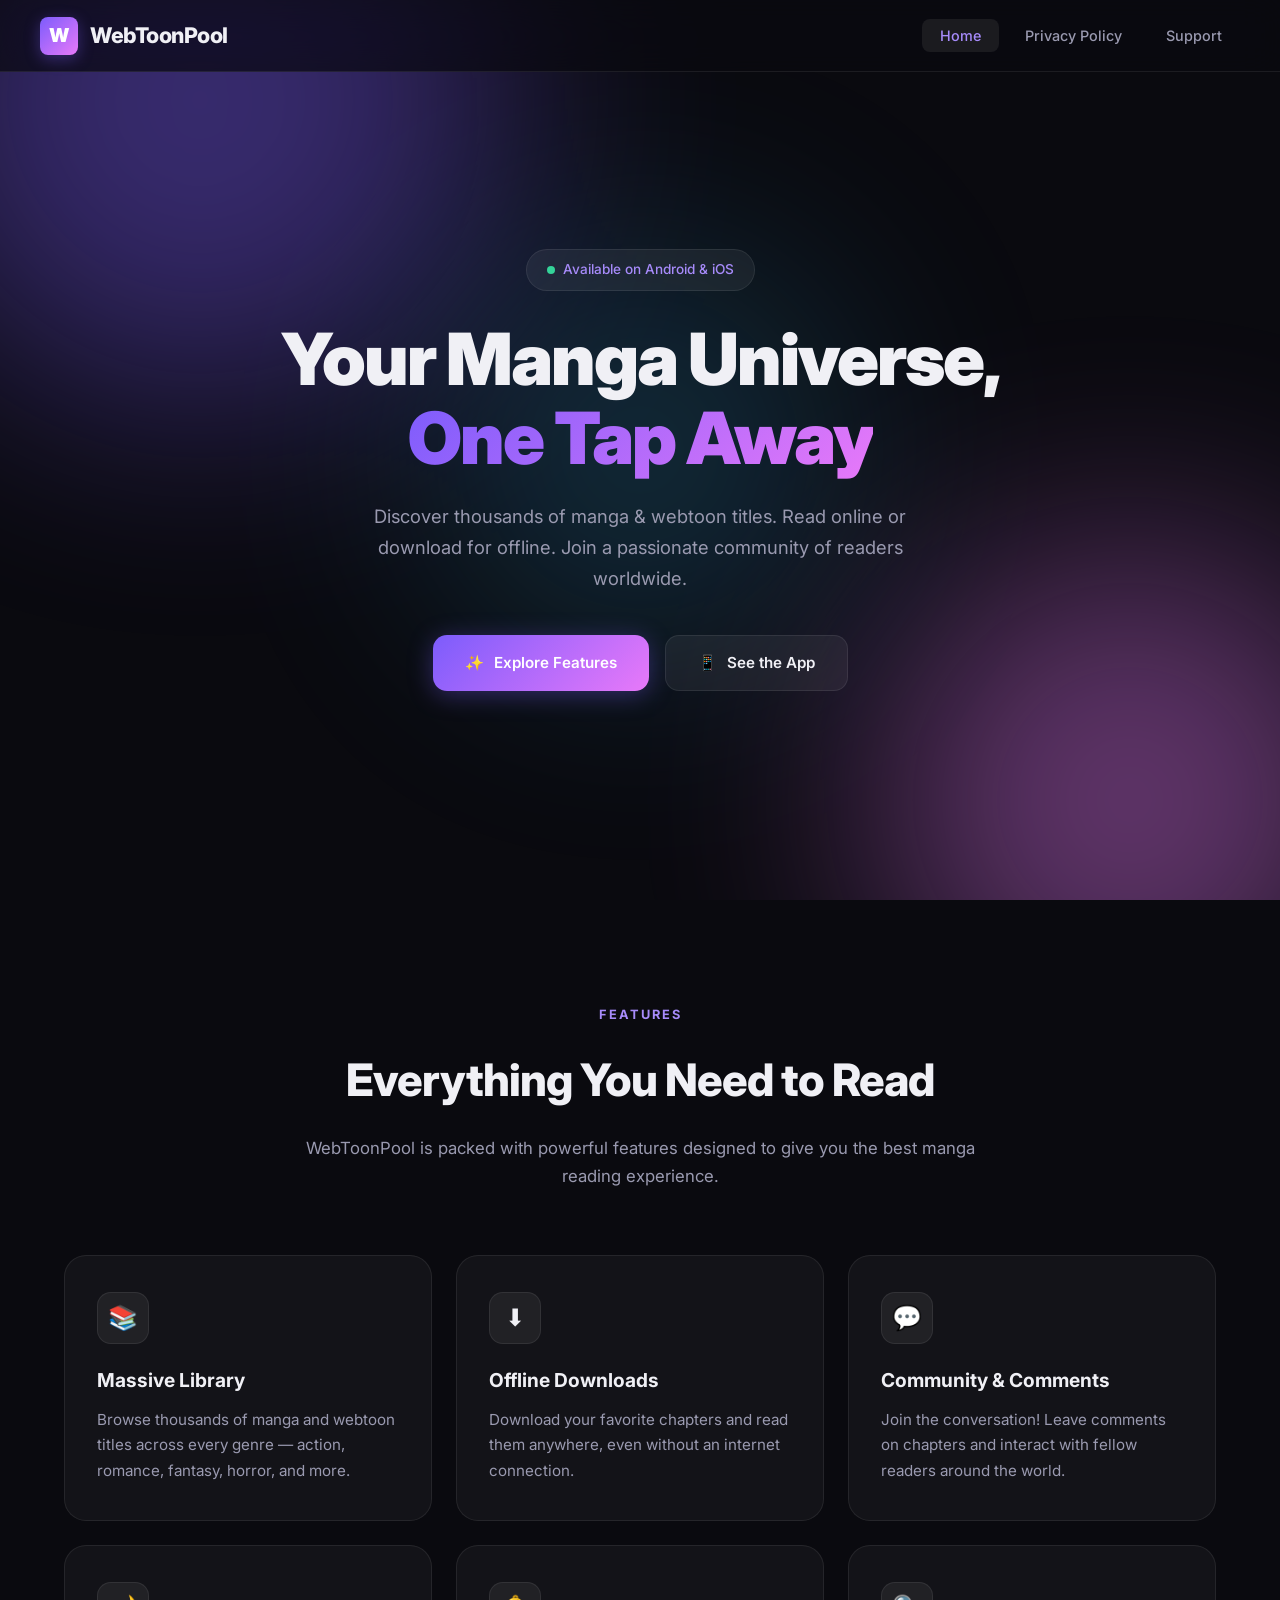
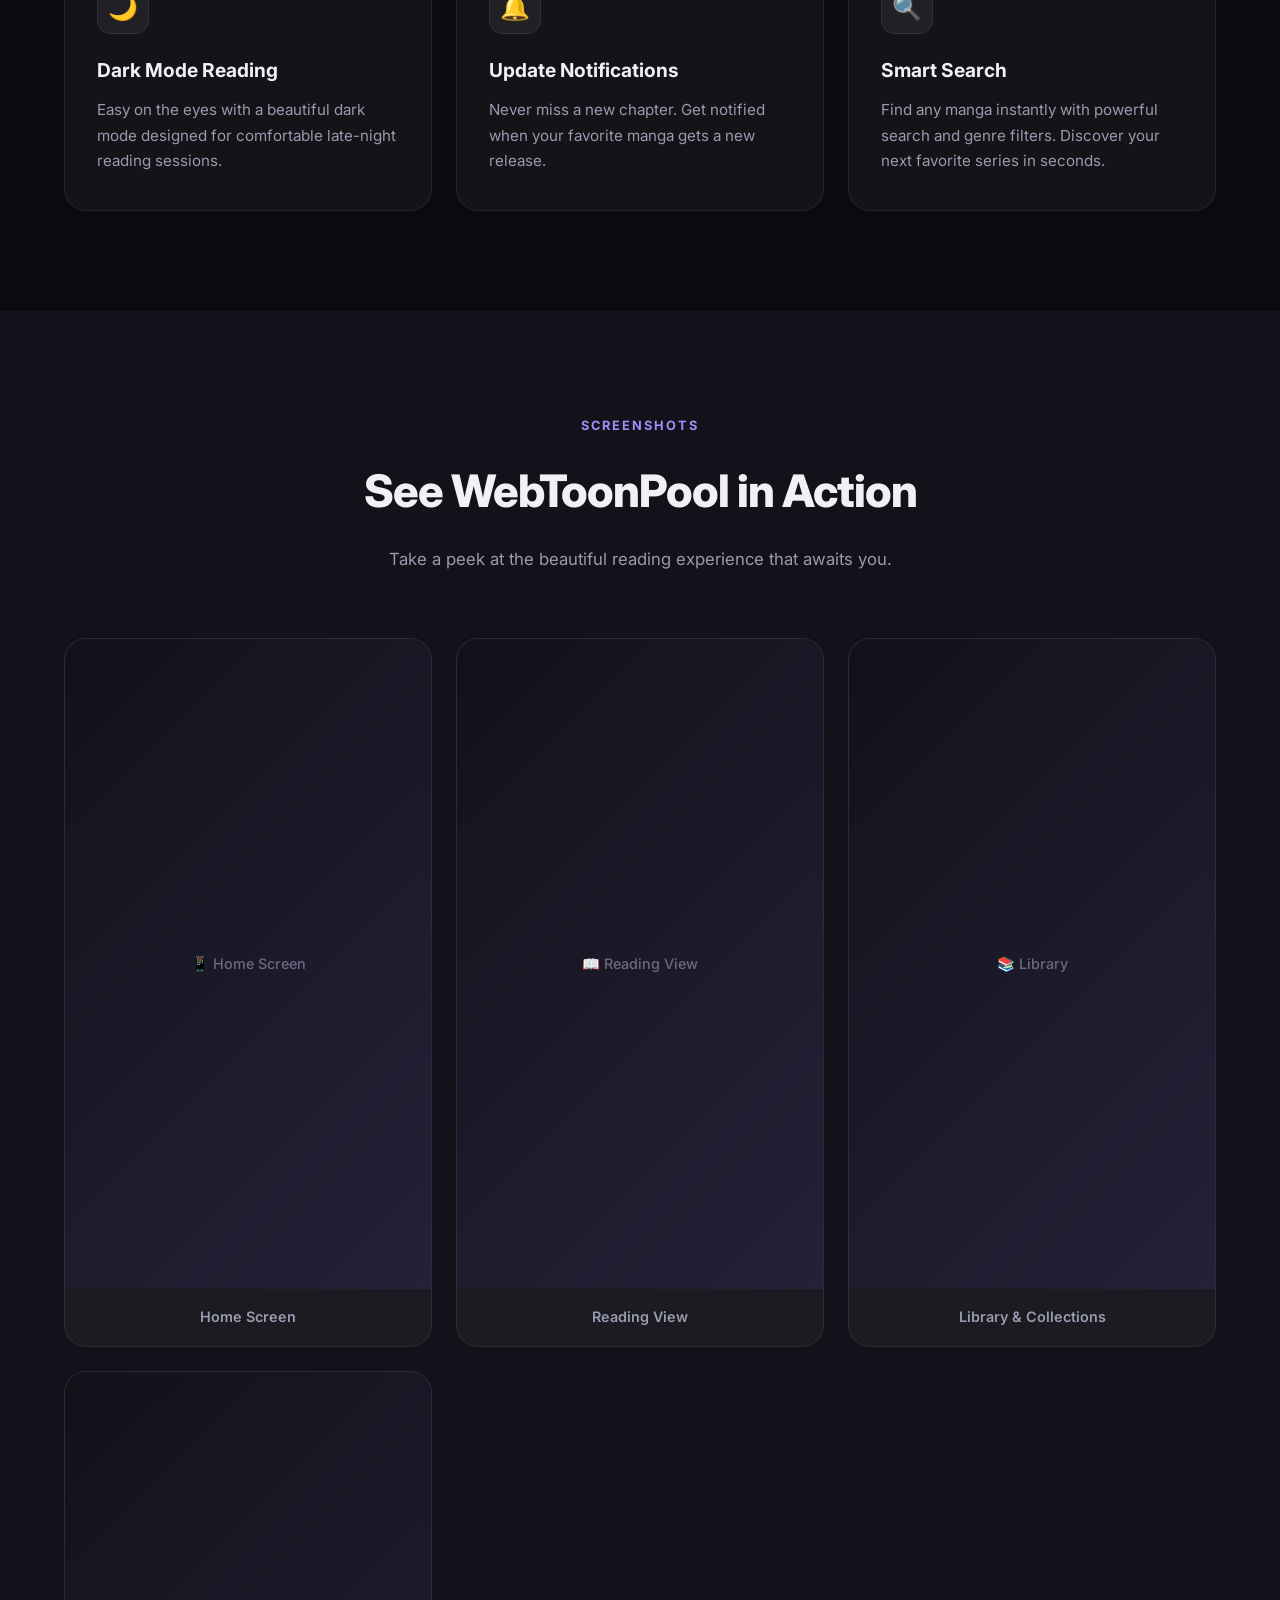
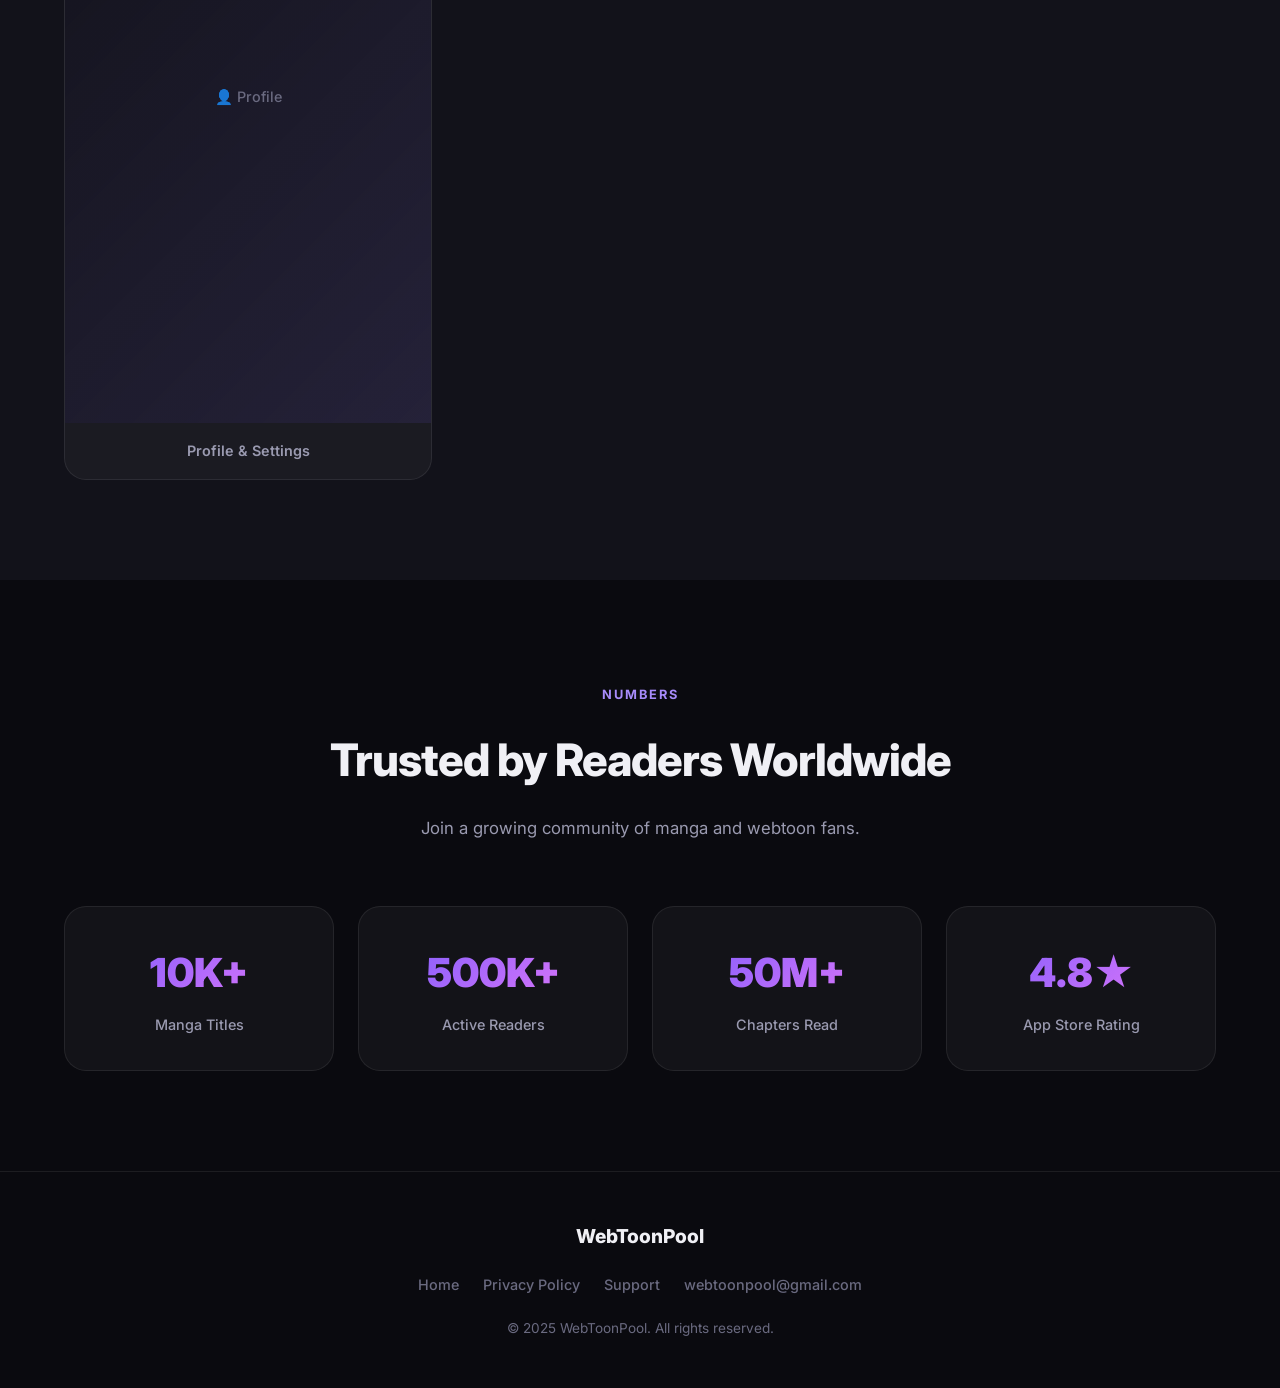
==== index.html @ 49083c9b "Initial commit: WebToonPool website" ====
<!DOCTYPE html>
<html lang="en">
<head>
  <meta charset="UTF-8">
  <meta name="viewport" content="width=device-width, initial-scale=1.0">
  <title>WebToonPool — Read Manga & Webtoons</title>
  <meta name="description" content="WebToonPool is the ultimate manga and webtoon reading app. Discover thousands of titles, read offline, and join a passionate community.">
  <link rel="preconnect" href="https://fonts.googleapis.com">
  <link rel="preconnect" href="https://fonts.gstatic.com" crossorigin>
  <link href="https://fonts.googleapis.com/css2?family=Inter:wght@400;500;600;700;800;900&display=swap" rel="stylesheet">
  <link rel="stylesheet" href="style.css">
</head>
<body>

  <!-- Animated Background -->
  <div class="bg-glow">
    <div class="orb orb-1"></div>
    <div class="orb orb-2"></div>
    <div class="orb orb-3"></div>
  </div>

  <!-- Navbar -->
  <nav class="navbar" id="navbar">
    <a href="index.html" class="nav-brand">
      <div class="logo-icon">W</div>
      WebToonPool
    </a>
    <button class="nav-toggle" id="navToggle" aria-label="Toggle navigation">☰</button>
    <ul class="nav-links" id="navLinks">
      <li><a href="index.html" class="active">Home</a></li>
      <li><a href="privacy.html">Privacy Policy</a></li>
      <li><a href="support.html">Support</a></li>
    </ul>
  </nav>

  <!-- Hero Section -->
  <section class="hero" id="hero">
    <div class="hero-content">
      <div class="hero-badge">
        <span class="dot"></span>
        Available on Android & iOS
      </div>
      <h1>Your Manga Universe, <br><span class="gradient-text">One Tap Away</span></h1>
      <p>Discover thousands of manga & webtoon titles. Read online or download for offline. Join a passionate community of readers worldwide.</p>
      <div class="hero-buttons">
        <a href="#features" class="btn btn-primary">
          <span>✨</span> Explore Features
        </a>
        <a href="#screenshots" class="btn btn-secondary">
          <span>📱</span> See the App
        </a>
      </div>
    </div>
  </section>

  <!-- Features Section -->
  <section class="section-block" id="features">
    <div class="container">
      <div class="section-header animate-on-scroll">
        <span class="label">Features</span>
        <h2>Everything You Need to Read</h2>
        <p>WebToonPool is packed with powerful features designed to give you the best manga reading experience.</p>
      </div>

      <div class="features-grid">
        <div class="feature-card animate-on-scroll">
          <div class="feature-icon">📚</div>
          <h3>Massive Library</h3>
          <p>Browse thousands of manga and webtoon titles across every genre — action, romance, fantasy, horror, and more.</p>
        </div>
        <div class="feature-card animate-on-scroll">
          <div class="feature-icon">⬇️</div>
          <h3>Offline Downloads</h3>
          <p>Download your favorite chapters and read them anywhere, even without an internet connection.</p>
        </div>
        <div class="feature-card animate-on-scroll">
          <div class="feature-icon">💬</div>
          <h3>Community & Comments</h3>
          <p>Join the conversation! Leave comments on chapters and interact with fellow readers around the world.</p>
        </div>
        <div class="feature-card animate-on-scroll">
          <div class="feature-icon">🌙</div>
          <h3>Dark Mode Reading</h3>
          <p>Easy on the eyes with a beautiful dark mode designed for comfortable late-night reading sessions.</p>
        </div>
        <div class="feature-card animate-on-scroll">
          <div class="feature-icon">🔔</div>
          <h3>Update Notifications</h3>
          <p>Never miss a new chapter. Get notified when your favorite manga gets a new release.</p>
        </div>
        <div class="feature-card animate-on-scroll">
          <div class="feature-icon">🔍</div>
          <h3>Smart Search</h3>
          <p>Find any manga instantly with powerful search and genre filters. Discover your next favorite series in seconds.</p>
        </div>
      </div>
    </div>
  </section>

  <!-- App Screenshots -->
  <section class="section-block" id="screenshots" style="background: var(--bg-secondary);">
    <div class="container">
      <div class="section-header animate-on-scroll">
        <span class="label">Screenshots</span>
        <h2>See WebToonPool in Action</h2>
        <p>Take a peek at the beautiful reading experience that awaits you.</p>
      </div>

      <div class="screenshots-grid">
        <div class="screenshot-card animate-on-scroll">
          <div class="img-placeholder">
            <!-- Replace with: <img src="your-image.png" alt="Home Screen"> -->
            📱 Home Screen
          </div>
          <div class="caption">Home Screen</div>
        </div>
        <div class="screenshot-card animate-on-scroll">
          <div class="img-placeholder">
            <!-- Replace with: <img src="your-image.png" alt="Reading View"> -->
            📖 Reading View
          </div>
          <div class="caption">Reading View</div>
        </div>
        <div class="screenshot-card animate-on-scroll">
          <div class="img-placeholder">
            <!-- Replace with: <img src="your-image.png" alt="Library"> -->
            📚 Library
          </div>
          <div class="caption">Library & Collections</div>
        </div>
        <div class="screenshot-card animate-on-scroll">
          <div class="img-placeholder">
            <!-- Replace with: <img src="your-image.png" alt="Profile"> -->
            👤 Profile
          </div>
          <div class="caption">Profile & Settings</div>
        </div>
      </div>
    </div>
  </section>

  <!-- Stats -->
  <section class="section-block" id="stats">
    <div class="container">
      <div class="section-header animate-on-scroll">
        <span class="label">Numbers</span>
        <h2>Trusted by Readers Worldwide</h2>
        <p>Join a growing community of manga and webtoon fans.</p>
      </div>
      <div class="stats-row">
        <div class="stat-item animate-on-scroll">
          <div class="stat-number">10K+</div>
          <div class="stat-label">Manga Titles</div>
        </div>
        <div class="stat-item animate-on-scroll">
          <div class="stat-number">500K+</div>
          <div class="stat-label">Active Readers</div>
        </div>
        <div class="stat-item animate-on-scroll">
          <div class="stat-number">50M+</div>
          <div class="stat-label">Chapters Read</div>
        </div>
        <div class="stat-item animate-on-scroll">
          <div class="stat-number">4.8★</div>
          <div class="stat-label">App Store Rating</div>
        </div>
      </div>
    </div>
  </section>

  <!-- Footer -->
  <footer class="footer">
    <div class="container">
      <div class="footer-content">
        <div class="footer-brand">WebToonPool</div>
        <div class="footer-links">
          <a href="index.html">Home</a>
          <a href="privacy.html">Privacy Policy</a>
          <a href="support.html">Support</a>
          <a href="mailto:webtoonpool@gmail.com">webtoonpool@gmail.com</a>
        </div>
        <div class="footer-copy">&copy; 2025 WebToonPool. All rights reserved.</div>
      </div>
    </div>
  </footer>

  <script>
    // Navbar scroll effect
    const navbar = document.getElementById('navbar');
    window.addEventListener('scroll', () => {
      navbar.classList.toggle('scrolled', window.scrollY > 50);
    });

    // Mobile menu toggle
    const navToggle = document.getElementById('navToggle');
    const navLinks = document.getElementById('navLinks');
    navToggle.addEventListener('click', () => {
      navLinks.classList.toggle('open');
    });

    // Scroll animations
    const observer = new IntersectionObserver((entries) => {
      entries.forEach(entry => {
        if (entry.isIntersecting) {
          entry.target.classList.add('visible');
        }
      });
    }, { threshold: 0.1 });

    document.querySelectorAll('.animate-on-scroll').forEach(el => observer.observe(el));
  </script>

</body>
</html>
---- style.css ----
/* ===== DESIGN TOKENS ===== */
:root {
  --bg-primary: #0a0a0f;
  --bg-secondary: #12121a;
  --bg-card: rgba(255,255,255,0.04);
  --bg-card-hover: rgba(255,255,255,0.07);
  --bg-glass: rgba(255,255,255,0.06);
  --border-glass: rgba(255,255,255,0.08);
  --text-primary: #f0f0f5;
  --text-secondary: #9a9ab0;
  --text-muted: #6a6a80;
  --accent: #7c5cfc;
  --accent-light: #a78bfa;
  --accent-glow: rgba(124,92,252,0.35);
  --accent-gradient: linear-gradient(135deg, #7c5cfc, #e879f9);
  --accent-gradient-2: linear-gradient(135deg, #e879f9, #fb923c);
  --success: #34d399;
  --warning: #fbbf24;
  --radius-sm: 8px;
  --radius-md: 14px;
  --radius-lg: 22px;
  --radius-xl: 30px;
  --shadow-glow: 0 0 60px rgba(124,92,252,0.15);
  --font-main: 'Inter', system-ui, -apple-system, sans-serif;
  --transition: 0.3s cubic-bezier(0.4, 0, 0.2, 1);
}

/* ===== RESET & BASE ===== */
*, *::before, *::after { box-sizing: border-box; margin: 0; padding: 0; }

html {
  scroll-behavior: smooth;
  scroll-padding-top: 90px;
}

body {
  font-family: var(--font-main);
  background: var(--bg-primary);
  color: var(--text-primary);
  line-height: 1.7;
  overflow-x: hidden;
  -webkit-font-smoothing: antialiased;
}

a { color: var(--accent-light); text-decoration: none; transition: var(--transition); }
a:hover { color: #c4b5fd; }

img { max-width: 100%; display: block; }

::selection { background: var(--accent); color: #fff; }

/* ===== ANIMATED BACKGROUND ===== */
.bg-glow {
  position: fixed;
  inset: 0;
  z-index: -1;
  overflow: hidden;
  pointer-events: none;
}
.bg-glow .orb {
  position: absolute;
  border-radius: 50%;
  filter: blur(120px);
  opacity: 0.4;
  animation: orbFloat 20s ease-in-out infinite alternate;
}
.bg-glow .orb-1 {
  width: 600px; height: 600px;
  background: #7c5cfc;
  top: -200px; left: -100px;
  animation-duration: 22s;
}
.bg-glow .orb-2 {
  width: 500px; height: 500px;
  background: #e879f9;
  bottom: -150px; right: -100px;
  animation-duration: 18s;
  animation-delay: -5s;
}
.bg-glow .orb-3 {
  width: 400px; height: 400px;
  background: #38bdf8;
  top: 50%; left: 50%;
  transform: translate(-50%, -50%);
  animation-duration: 25s;
  animation-delay: -10s;
  opacity: 0.2;
}
@keyframes orbFloat {
  0%   { transform: translate(0, 0) scale(1); }
  33%  { transform: translate(60px, -40px) scale(1.1); }
  66%  { transform: translate(-40px, 60px) scale(0.95); }
  100% { transform: translate(30px, 30px) scale(1.05); }
}

/* ===== NAVBAR ===== */
.navbar {
  position: fixed;
  top: 0; left: 0; right: 0;
  z-index: 1000;
  padding: 0 40px;
  height: 72px;
  display: flex;
  align-items: center;
  justify-content: space-between;
  background: rgba(10,10,15,0.75);
  backdrop-filter: blur(20px) saturate(1.5);
  -webkit-backdrop-filter: blur(20px) saturate(1.5);
  border-bottom: 1px solid var(--border-glass);
  transition: var(--transition);
}
.navbar.scrolled {
  background: rgba(10,10,15,0.92);
  box-shadow: 0 4px 30px rgba(0,0,0,0.3);
}
.nav-brand {
  display: flex;
  align-items: center;
  gap: 12px;
  font-size: 1.35rem;
  font-weight: 800;
  letter-spacing: -0.5px;
  color: var(--text-primary);
}
.nav-brand .logo-icon {
  width: 38px; height: 38px;
  background: var(--accent-gradient);
  border-radius: var(--radius-sm);
  display: flex;
  align-items: center;
  justify-content: center;
  font-size: 1.2rem;
  font-weight: 900;
  color: #fff;
  box-shadow: 0 4px 15px var(--accent-glow);
}
.nav-links {
  display: flex;
  align-items: center;
  gap: 8px;
  list-style: none;
}
.nav-links a {
  padding: 8px 18px;
  border-radius: var(--radius-sm);
  font-size: 0.9rem;
  font-weight: 500;
  color: var(--text-secondary);
  transition: var(--transition);
}
.nav-links a:hover,
.nav-links a.active {
  color: var(--text-primary);
  background: var(--bg-card-hover);
}
.nav-links a.active {
  color: var(--accent-light);
}

/* Mobile menu */
.nav-toggle {
  display: none;
  background: none;
  border: none;
  color: var(--text-primary);
  font-size: 1.5rem;
  cursor: pointer;
  padding: 8px;
}

/* ===== CONTAINER ===== */
.container {
  max-width: 1200px;
  margin: 0 auto;
  padding: 0 24px;
}

/* ===== HERO SECTION ===== */
.hero {
  min-height: 100vh;
  display: flex;
  align-items: center;
  justify-content: center;
  text-align: center;
  padding: 120px 24px 80px;
  position: relative;
}
.hero-content {
  max-width: 800px;
}
.hero-badge {
  display: inline-flex;
  align-items: center;
  gap: 8px;
  padding: 8px 20px;
  background: var(--bg-glass);
  border: 1px solid var(--border-glass);
  border-radius: 100px;
  font-size: 0.85rem;
  font-weight: 500;
  color: var(--accent-light);
  margin-bottom: 28px;
  animation: fadeInUp 0.8s ease;
}
.hero-badge .dot {
  width: 8px; height: 8px;
  background: var(--success);
  border-radius: 50%;
  animation: pulse 2s ease-in-out infinite;
}
@keyframes pulse {
  0%, 100% { opacity: 1; transform: scale(1); }
  50% { opacity: 0.5; transform: scale(0.8); }
}
.hero h1 {
  font-size: clamp(2.5rem, 6vw, 4.5rem);
  font-weight: 900;
  letter-spacing: -2px;
  line-height: 1.1;
  margin-bottom: 24px;
  animation: fadeInUp 0.8s ease 0.1s both;
}
.hero h1 .gradient-text {
  background: var(--accent-gradient);
  -webkit-background-clip: text;
  -webkit-text-fill-color: transparent;
  background-clip: text;
}
.hero p {
  font-size: 1.15rem;
  color: var(--text-secondary);
  max-width: 600px;
  margin: 0 auto 40px;
  animation: fadeInUp 0.8s ease 0.2s both;
}
.hero-buttons {
  display: flex;
  gap: 16px;
  justify-content: center;
  flex-wrap: wrap;
  animation: fadeInUp 0.8s ease 0.3s both;
}

/* ===== BUTTONS ===== */
.btn {
  display: inline-flex;
  align-items: center;
  gap: 10px;
  padding: 14px 32px;
  border-radius: var(--radius-md);
  font-size: 0.95rem;
  font-weight: 600;
  border: none;
  cursor: pointer;
  transition: var(--transition);
  text-decoration: none;
}
.btn-primary {
  background: var(--accent-gradient);
  color: #fff;
  box-shadow: 0 4px 25px var(--accent-glow);
}
.btn-primary:hover {
  transform: translateY(-2px);
  box-shadow: 0 8px 35px var(--accent-glow);
  color: #fff;
}
.btn-secondary {
  background: var(--bg-glass);
  color: var(--text-primary);
  border: 1px solid var(--border-glass);
}
.btn-secondary:hover {
  background: var(--bg-card-hover);
  transform: translateY(-2px);
  color: var(--text-primary);
}

/* ===== SECTION ===== */
.section-block {
  padding: 100px 0;
}
.section-header {
  text-align: center;
  max-width: 700px;
  margin: 0 auto 64px;
}
.section-header .label {
  display: inline-block;
  font-size: 0.8rem;
  font-weight: 700;
  text-transform: uppercase;
  letter-spacing: 2px;
  color: var(--accent-light);
  margin-bottom: 16px;
}
.section-header h2 {
  font-size: clamp(1.8rem, 4vw, 2.8rem);
  font-weight: 800;
  letter-spacing: -1px;
  margin-bottom: 16px;
}
.section-header p {
  color: var(--text-secondary);
  font-size: 1.05rem;
}

/* ===== FEATURE CARDS ===== */
.features-grid {
  display: grid;
  grid-template-columns: repeat(auto-fit, minmax(320px, 1fr));
  gap: 24px;
}
.feature-card {
  background: var(--bg-card);
  border: 1px solid var(--border-glass);
  border-radius: var(--radius-lg);
  padding: 36px 32px;
  transition: var(--transition);
  position: relative;
  overflow: hidden;
}
.feature-card::before {
  content: '';
  position: absolute;
  top: 0; left: 0; right: 0;
  height: 2px;
  background: var(--accent-gradient);
  opacity: 0;
  transition: var(--transition);
}
.feature-card:hover {
  background: var(--bg-card-hover);
  transform: translateY(-4px);
  border-color: rgba(124,92,252,0.2);
  box-shadow: var(--shadow-glow);
}
.feature-card:hover::before { opacity: 1; }
.feature-icon {
  width: 52px; height: 52px;
  background: var(--bg-glass);
  border: 1px solid var(--border-glass);
  border-radius: var(--radius-md);
  display: flex;
  align-items: center;
  justify-content: center;
  font-size: 1.5rem;
  margin-bottom: 20px;
}
.feature-card h3 {
  font-size: 1.2rem;
  font-weight: 700;
  margin-bottom: 10px;
}
.feature-card p {
  color: var(--text-secondary);
  font-size: 0.95rem;
}

/* ===== APP SCREENSHOTS ===== */
.screenshots-grid {
  display: grid;
  grid-template-columns: repeat(auto-fit, minmax(280px, 1fr));
  gap: 24px;
}
.screenshot-card {
  border-radius: var(--radius-lg);
  overflow: hidden;
  border: 1px solid var(--border-glass);
  background: var(--bg-card);
  transition: var(--transition);
}
.screenshot-card:hover {
  transform: translateY(-6px) scale(1.02);
  box-shadow: var(--shadow-glow);
}
.screenshot-card .img-placeholder {
  width: 100%;
  aspect-ratio: 9/16;
  background: linear-gradient(135deg, var(--bg-secondary), rgba(124,92,252,0.1));
  display: flex;
  align-items: center;
  justify-content: center;
  color: var(--text-muted);
  font-size: 0.9rem;
  font-weight: 500;
}
.screenshot-card img {
  width: 100%;
  aspect-ratio: 9/16;
  object-fit: cover;
}
.screenshot-card .caption {
  padding: 16px 20px;
  font-size: 0.9rem;
  font-weight: 600;
  color: var(--text-secondary);
  text-align: center;
}

/* ===== STATS ===== */
.stats-row {
  display: grid;
  grid-template-columns: repeat(auto-fit, minmax(200px, 1fr));
  gap: 24px;
  margin-top: 64px;
}
.stat-item {
  text-align: center;
  padding: 32px 20px;
  background: var(--bg-card);
  border: 1px solid var(--border-glass);
  border-radius: var(--radius-lg);
}
.stat-number {
  font-size: 2.5rem;
  font-weight: 900;
  background: var(--accent-gradient);
  -webkit-background-clip: text;
  -webkit-text-fill-color: transparent;
  background-clip: text;
  margin-bottom: 6px;
}
.stat-label {
  color: var(--text-secondary);
  font-size: 0.9rem;
  font-weight: 500;
}

/* ===== SUBSCRIPTION TIERS ===== */
.tiers-grid {
  display: grid;
  grid-template-columns: repeat(auto-fit, minmax(240px, 1fr));
  gap: 24px;
}
.tier-card {
  background: var(--bg-card);
  border: 1px solid var(--border-glass);
  border-radius: var(--radius-lg);
  padding: 36px 28px;
  text-align: center;
  transition: var(--transition);
  position: relative;
}
.tier-card.featured {
  border-color: rgba(124,92,252,0.4);
  box-shadow: var(--shadow-glow);
}
.tier-card.featured::before {
  content: '⭐ Popular';
  position: absolute;
  top: -12px; left: 50%;
  transform: translateX(-50%);
  background: var(--accent-gradient);
  color: #fff;
  padding: 4px 16px;
  border-radius: 100px;
  font-size: 0.75rem;
  font-weight: 700;
}
.tier-card:hover {
  transform: translateY(-4px);
  background: var(--bg-card-hover);
}
.tier-name {
  font-size: 1.1rem;
  font-weight: 700;
  text-transform: uppercase;
  letter-spacing: 1px;
  margin-bottom: 8px;
}
.tier-price {
  font-size: 2rem;
  font-weight: 900;
  margin-bottom: 20px;
}
.tier-price span { font-size: 0.9rem; font-weight: 400; color: var(--text-muted); }
.tier-features {
  list-style: none;
  text-align: left;
  margin-bottom: 28px;
}
.tier-features li {
  padding: 8px 0;
  font-size: 0.9rem;
  color: var(--text-secondary);
  display: flex;
  align-items: center;
  gap: 10px;
}
.tier-features li::before {
  content: '✓';
  color: var(--success);
  font-weight: 700;
}

/* ===== PRIVACY PAGE ===== */
.page-header {
  padding: 120px 0 60px;
  text-align: center;
  position: relative;
}
.page-header h1 {
  font-size: clamp(2rem, 5vw, 3.2rem);
  font-weight: 900;
  letter-spacing: -1.5px;
  margin-bottom: 12px;
}
.page-header .subtitle {
  color: var(--text-secondary);
  font-size: 1.05rem;
}

/* Language Tabs */
.lang-tabs {
  display: flex;
  justify-content: center;
  gap: 8px;
  margin-bottom: 48px;
}
.lang-tab {
  padding: 10px 28px;
  border-radius: 100px;
  font-size: 0.9rem;
  font-weight: 600;
  cursor: pointer;
  border: 1px solid var(--border-glass);
  background: var(--bg-card);
  color: var(--text-secondary);
  transition: var(--transition);
}
.lang-tab:hover { background: var(--bg-card-hover); color: var(--text-primary); }
.lang-tab.active {
  background: var(--accent-gradient);
  color: #fff;
  border-color: transparent;
  box-shadow: 0 4px 20px var(--accent-glow);
}

/* Privacy Content */
.privacy-container {
  max-width: 820px;
  margin: 0 auto;
  padding: 0 24px 100px;
}
.privacy-content { display: none; }
.privacy-content.active { display: block; }

.toc {
  background: var(--bg-card);
  border: 1px solid var(--border-glass);
  border-radius: var(--radius-lg);
  padding: 32px 36px;
  margin-bottom: 48px;
}
.toc h2 {
  font-size: 1.1rem;
  font-weight: 700;
  margin-bottom: 16px;
  color: var(--accent-light);
}
.toc ol {
  padding-left: 20px;
}
.toc li {
  padding: 6px 0;
}
.toc a {
  color: var(--text-secondary);
  font-size: 0.95rem;
  font-weight: 500;
}
.toc a:hover { color: var(--accent-light); }

.policy-section {
  margin-bottom: 40px;
  padding: 32px;
  background: var(--bg-card);
  border: 1px solid var(--border-glass);
  border-radius: var(--radius-lg);
  transition: var(--transition);
}
.policy-section:hover {
  border-color: rgba(124,92,252,0.15);
}
.policy-section h2 {
  font-size: 1.3rem;
  font-weight: 800;
  margin-bottom: 16px;
  color: var(--text-primary);
}
.policy-section h3 {
  font-size: 1.05rem;
  font-weight: 700;
  margin: 16px 0 8px;
  color: var(--accent-light);
}
.policy-section p {
  color: var(--text-secondary);
  font-size: 0.95rem;
  line-height: 1.8;
}
.policy-section ul {
  list-style: none;
  margin: 12px 0;
}
.policy-section ul li {
  padding: 6px 0 6px 24px;
  color: var(--text-secondary);
  font-size: 0.95rem;
  position: relative;
}
.policy-section ul li::before {
  content: '';
  position: absolute;
  left: 6px;
  top: 14px;
  width: 6px;
  height: 6px;
  background: var(--accent);
  border-radius: 50%;
}

/* ===== SUPPORT PAGE ===== */
.support-grid {
  display: grid;
  grid-template-columns: repeat(auto-fit, minmax(320px, 1fr));
  gap: 32px;
  margin-bottom: 64px;
}
.support-card {
  background: var(--bg-card);
  border: 1px solid var(--border-glass);
  border-radius: var(--radius-lg);
  padding: 40px 32px;
  text-align: center;
  transition: var(--transition);
}
.support-card:hover {
  background: var(--bg-card-hover);
  transform: translateY(-4px);
  box-shadow: var(--shadow-glow);
}
.support-card .icon-wrap {
  width: 72px; height: 72px;
  margin: 0 auto 24px;
  background: var(--bg-glass);
  border: 1px solid var(--border-glass);
  border-radius: var(--radius-lg);
  display: flex;
  align-items: center;
  justify-content: center;
  font-size: 2rem;
}
.support-card h3 {
  font-size: 1.2rem;
  font-weight: 700;
  margin-bottom: 10px;
}
.support-card p {
  color: var(--text-secondary);
  font-size: 0.95rem;
  margin-bottom: 20px;
}

/* FAQ */
.faq-list {
  max-width: 800px;
  margin: 0 auto;
}
.faq-item {
  background: var(--bg-card);
  border: 1px solid var(--border-glass);
  border-radius: var(--radius-md);
  margin-bottom: 12px;
  overflow: hidden;
  transition: var(--transition);
}
.faq-item:hover {
  border-color: rgba(124,92,252,0.15);
}
.faq-question {
  padding: 20px 24px;
  font-size: 1rem;
  font-weight: 600;
  cursor: pointer;
  display: flex;
  justify-content: space-between;
  align-items: center;
  color: var(--text-primary);
  user-select: none;
}
.faq-question .arrow {
  font-size: 0.8rem;
  transition: var(--transition);
  color: var(--text-muted);
}
.faq-item.open .faq-question .arrow {
  transform: rotate(180deg);
  color: var(--accent-light);
}
.faq-answer {
  max-height: 0;
  overflow: hidden;
  transition: max-height 0.4s ease;
}
.faq-item.open .faq-answer {
  max-height: 300px;
}
.faq-answer p {
  padding: 0 24px 20px;
  color: var(--text-secondary);
  font-size: 0.95rem;
  line-height: 1.7;
}

/* ===== FOOTER ===== */
.footer {
  border-top: 1px solid var(--border-glass);
  padding: 48px 0;
  text-align: center;
}
.footer-content {
  display: flex;
  flex-direction: column;
  align-items: center;
  gap: 20px;
}
.footer-brand {
  font-size: 1.2rem;
  font-weight: 800;
  color: var(--text-primary);
}
.footer-links {
  display: flex;
  gap: 24px;
  flex-wrap: wrap;
  justify-content: center;
}
.footer-links a {
  color: var(--text-muted);
  font-size: 0.9rem;
  font-weight: 500;
}
.footer-links a:hover { color: var(--accent-light); }
.footer-copy {
  color: var(--text-muted);
  font-size: 0.85rem;
}

/* ===== ANIMATIONS ===== */
@keyframes fadeInUp {
  from { opacity: 0; transform: translateY(30px); }
  to   { opacity: 1; transform: translateY(0); }
}
.animate-on-scroll {
  opacity: 0;
  transform: translateY(30px);
  transition: opacity 0.6s ease, transform 0.6s ease;
}
.animate-on-scroll.visible {
  opacity: 1;
  transform: translateY(0);
}

/* ===== RESPONSIVE ===== */
@media (max-width: 768px) {
  .navbar { padding: 0 20px; }
  .nav-links {
    display: none;
    position: absolute;
    top: 72px; left: 0; right: 0;
    background: rgba(10,10,15,0.95);
    backdrop-filter: blur(20px);
    flex-direction: column;
    padding: 20px;
    border-bottom: 1px solid var(--border-glass);
  }
  .nav-links.open { display: flex; }
  .nav-toggle { display: block; }

  .hero { padding: 100px 20px 60px; }
  .hero h1 { letter-spacing: -1px; }
  .features-grid { grid-template-columns: 1fr; }
  .screenshots-grid { grid-template-columns: repeat(2, 1fr); }
  .tiers-grid { grid-template-columns: 1fr; }
  .stats-row { grid-template-columns: repeat(2, 1fr); }
  .support-grid { grid-template-columns: 1fr; }
  .section-block { padding: 60px 0; }
  .policy-section { padding: 24px; }
}

@media (max-width: 480px) {
  .screenshots-grid { grid-template-columns: 1fr; }
  .stats-row { grid-template-columns: 1fr; }
  .hero-buttons { flex-direction: column; align-items: center; }
  .lang-tabs { flex-direction: column; align-items: center; }
}
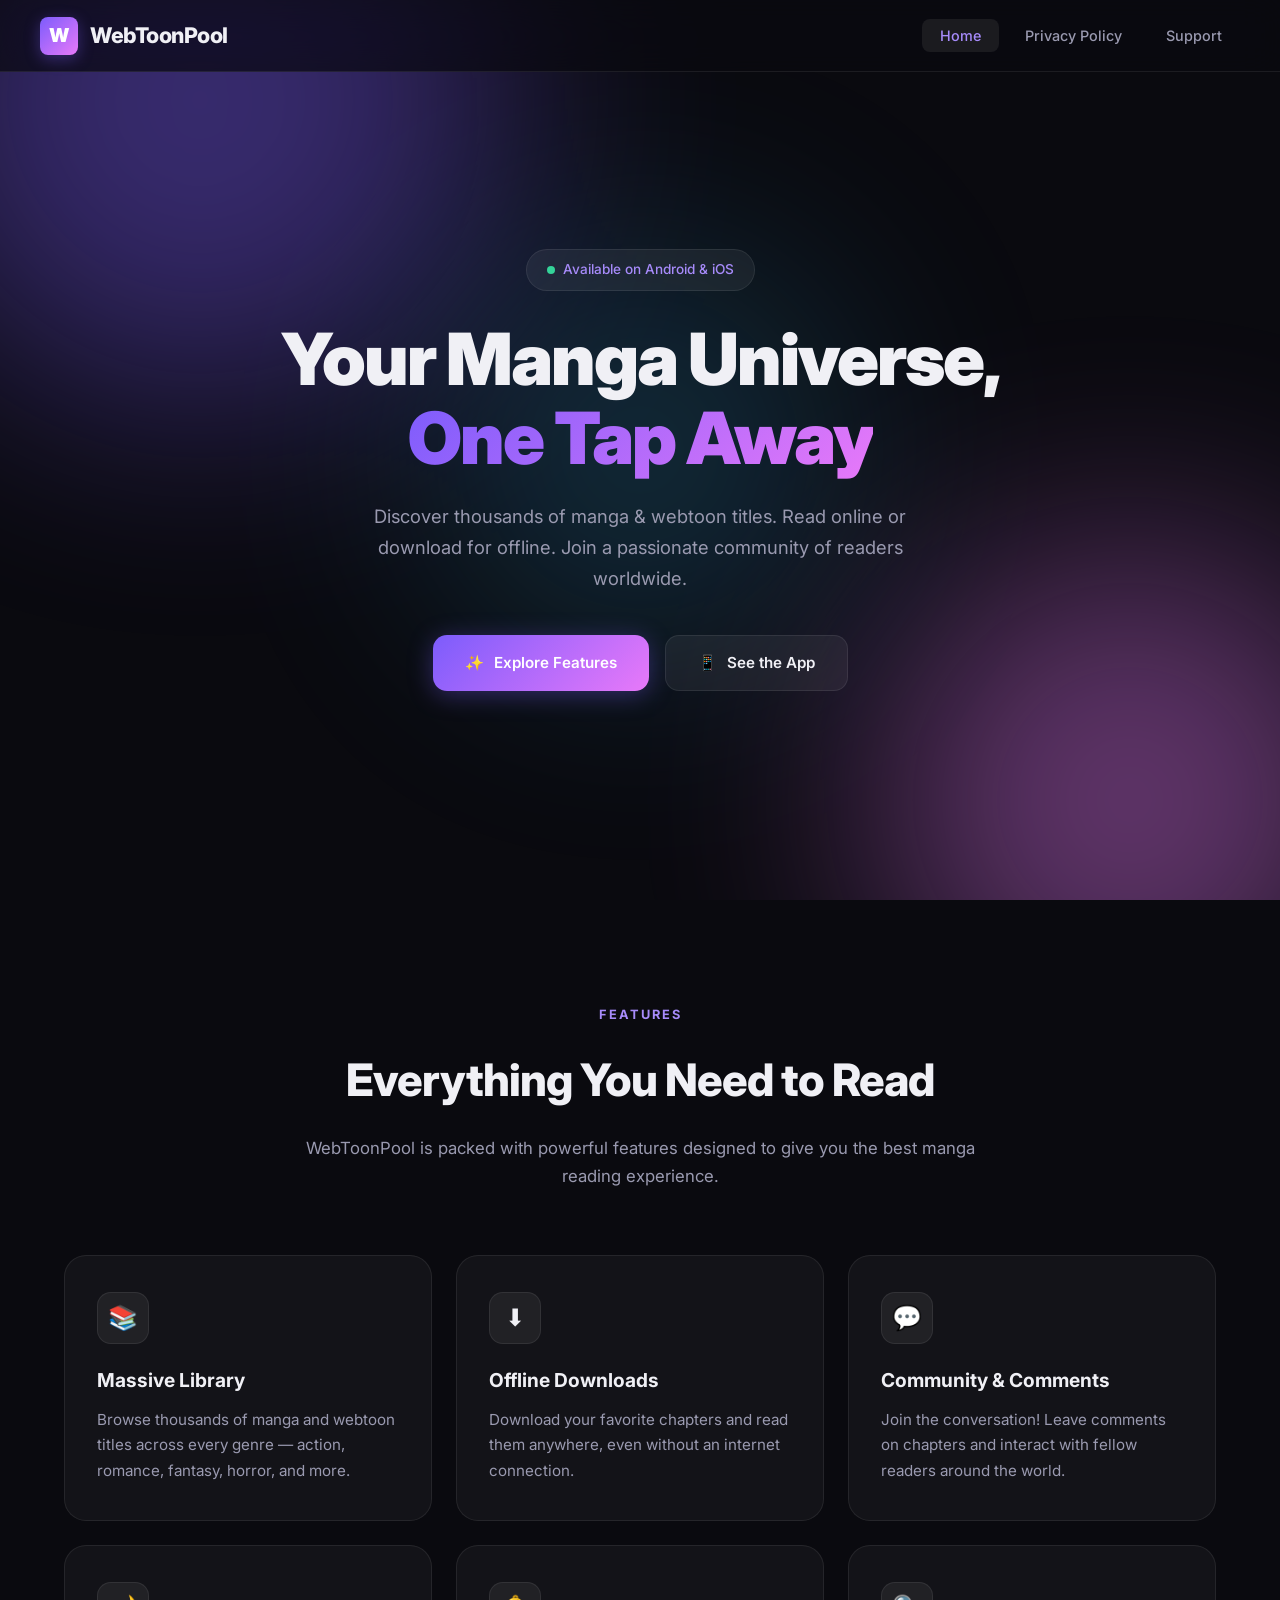
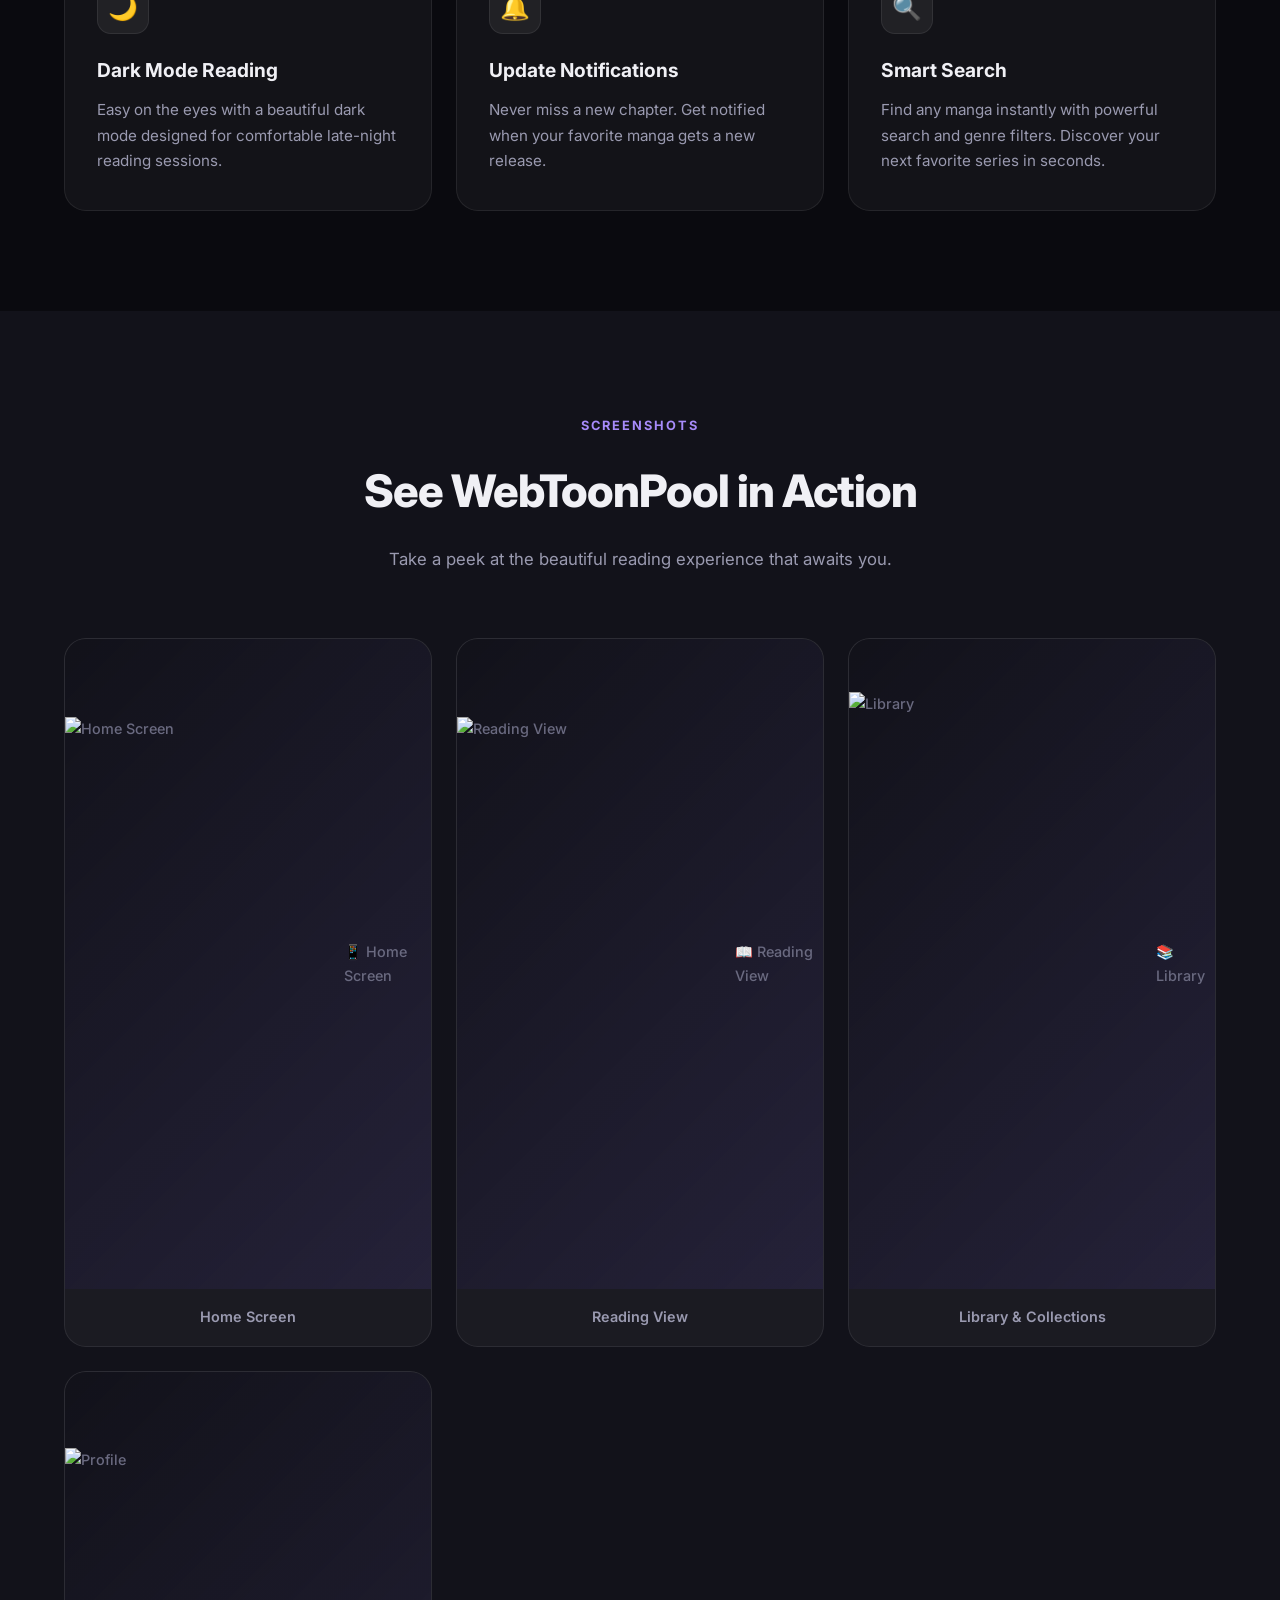
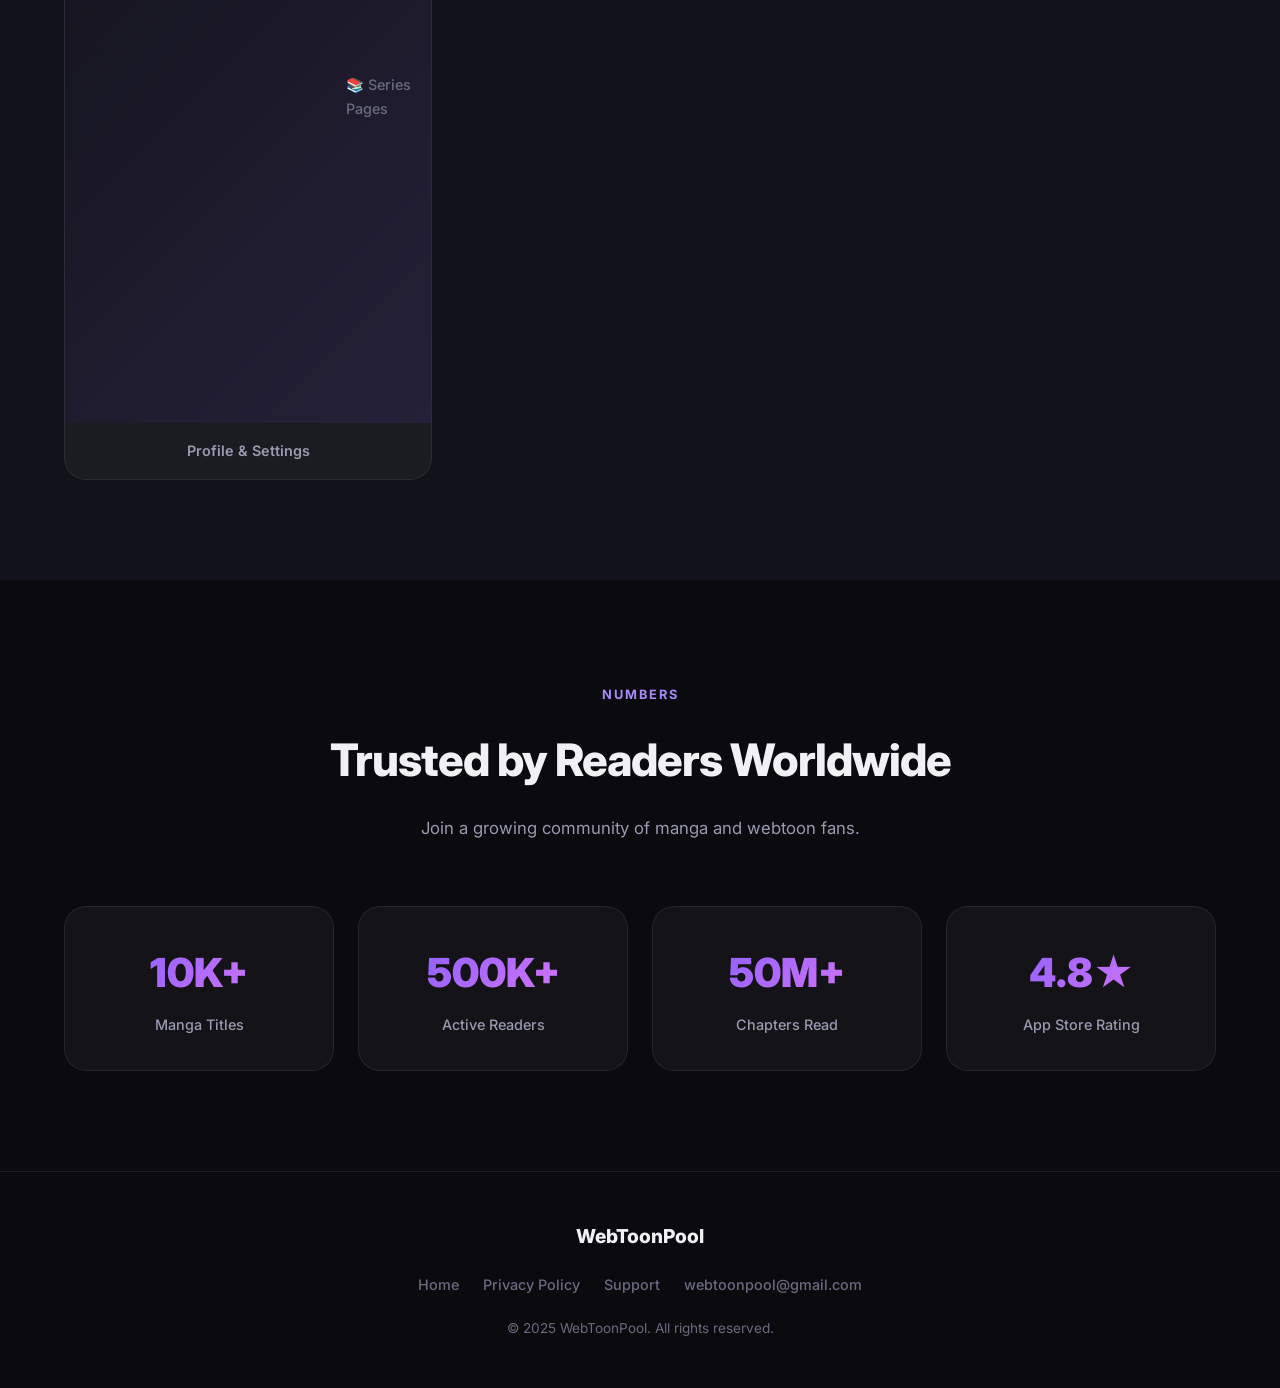
==== commit ec435c98: "Update index.html index.html update" ====
--- a/index.html
+++ b/index.html
@@ -109,29 +109,29 @@
       <div class="screenshots-grid">
         <div class="screenshot-card animate-on-scroll">
           <div class="img-placeholder">
-            <!-- Replace with: <img src="your-image.png" alt="Home Screen"> -->
+            <img src="https://blogger.googleusercontent.com/img/b/R29vZ2xl/AVvXsEjwVMcpQK65nhlil_uEfzZDGDaZL7rv3wo8QBi1WJqQ0Vl5ZMPGuju9oGrT-q9lu49NWnpaSRuI6e1ESi-KZxZJn0enROusclS3QuVhNPjdlwFwi2a1d78ibHfqto__4jU7Gw7-F2eohKb3lTgt4jd-qtp90EmKx8DU8NuKzyqxtY2LOgW5WqxOo6lv3HE/s1600/Screenshot_3.png" alt="Home Screen">
             📱 Home Screen
           </div>
           <div class="caption">Home Screen</div>
         </div>
         <div class="screenshot-card animate-on-scroll">
           <div class="img-placeholder">
-            <!-- Replace with: <img src="your-image.png" alt="Reading View"> -->
+           <img src="https://blogger.googleusercontent.com/img/b/R29vZ2xl/AVvXsEiM4GSAUpTMq1aRlO-z-pod3abmcWOhF-0rvwhJY_x03u-l3kxEJp_75vVIEW6Kw1huQ_Xh51Pr9M9SzXE6y0cXOs6ATtH1zOCPTzqY9WeR2hb6yZTin0cp6UvFKV9FE5E_KLPEhTIxoyyuTvUVLgTXxkFrNcDa8uHGueRvTpJd-DU4wN6pd8nDMZg_M70/s1600/Screenshot_7.png" alt="Reading View">
             📖 Reading View
           </div>
           <div class="caption">Reading View</div>
         </div>
         <div class="screenshot-card animate-on-scroll">
           <div class="img-placeholder">
-            <!-- Replace with: <img src="your-image.png" alt="Library"> -->
+            <img src="https://blogger.googleusercontent.com/img/b/R29vZ2xl/AVvXsEhLilMyGrMwEND58nbCbpHobLthugvbGVR5GAfa-H7M1AOt8rggH6Rkn2zjToUwtPq3k8BkKQcyGm31AlFybpblkFgmb7LPdJCbIqFaEciYfH1fVJ8oMMZviax10K3fCJ5Y-jvlG32v7JoxC4Dp3y9G0QIwuOhZgvtaBR53Y_oaf9F7m2uXolr89vuKXGA/s1600/Screenshot_5.png" alt="Library">
             📚 Library
           </div>
           <div class="caption">Library & Collections</div>
         </div>
         <div class="screenshot-card animate-on-scroll">
           <div class="img-placeholder">
-            <!-- Replace with: <img src="your-image.png" alt="Profile"> -->
-            👤 Profile
+           <img src="https://blogger.googleusercontent.com/img/b/R29vZ2xl/AVvXsEgtx_ldyo27YMo2MAXI8F2A9jV_z8cBt5Jb1KzBYZ1TU_XT8TlxSBHZS7qfQCx7eCdE_ZHEuA7AQ3w4ccEceAP8ZKHpGgzHGoJ6I-byp_Z8RhJsMvDWeqLoswgfbyIf4Nd9M1XLZR4iR8HS_3oawQEZkjqZqEqKawnoa1sX_7ml6v7QQcM87N-Ydl2CDrA/s1600/Screenshot_6.png" alt="Profile">
+           📚 Series Pages
           </div>
           <div class="caption">Profile & Settings</div>
         </div>
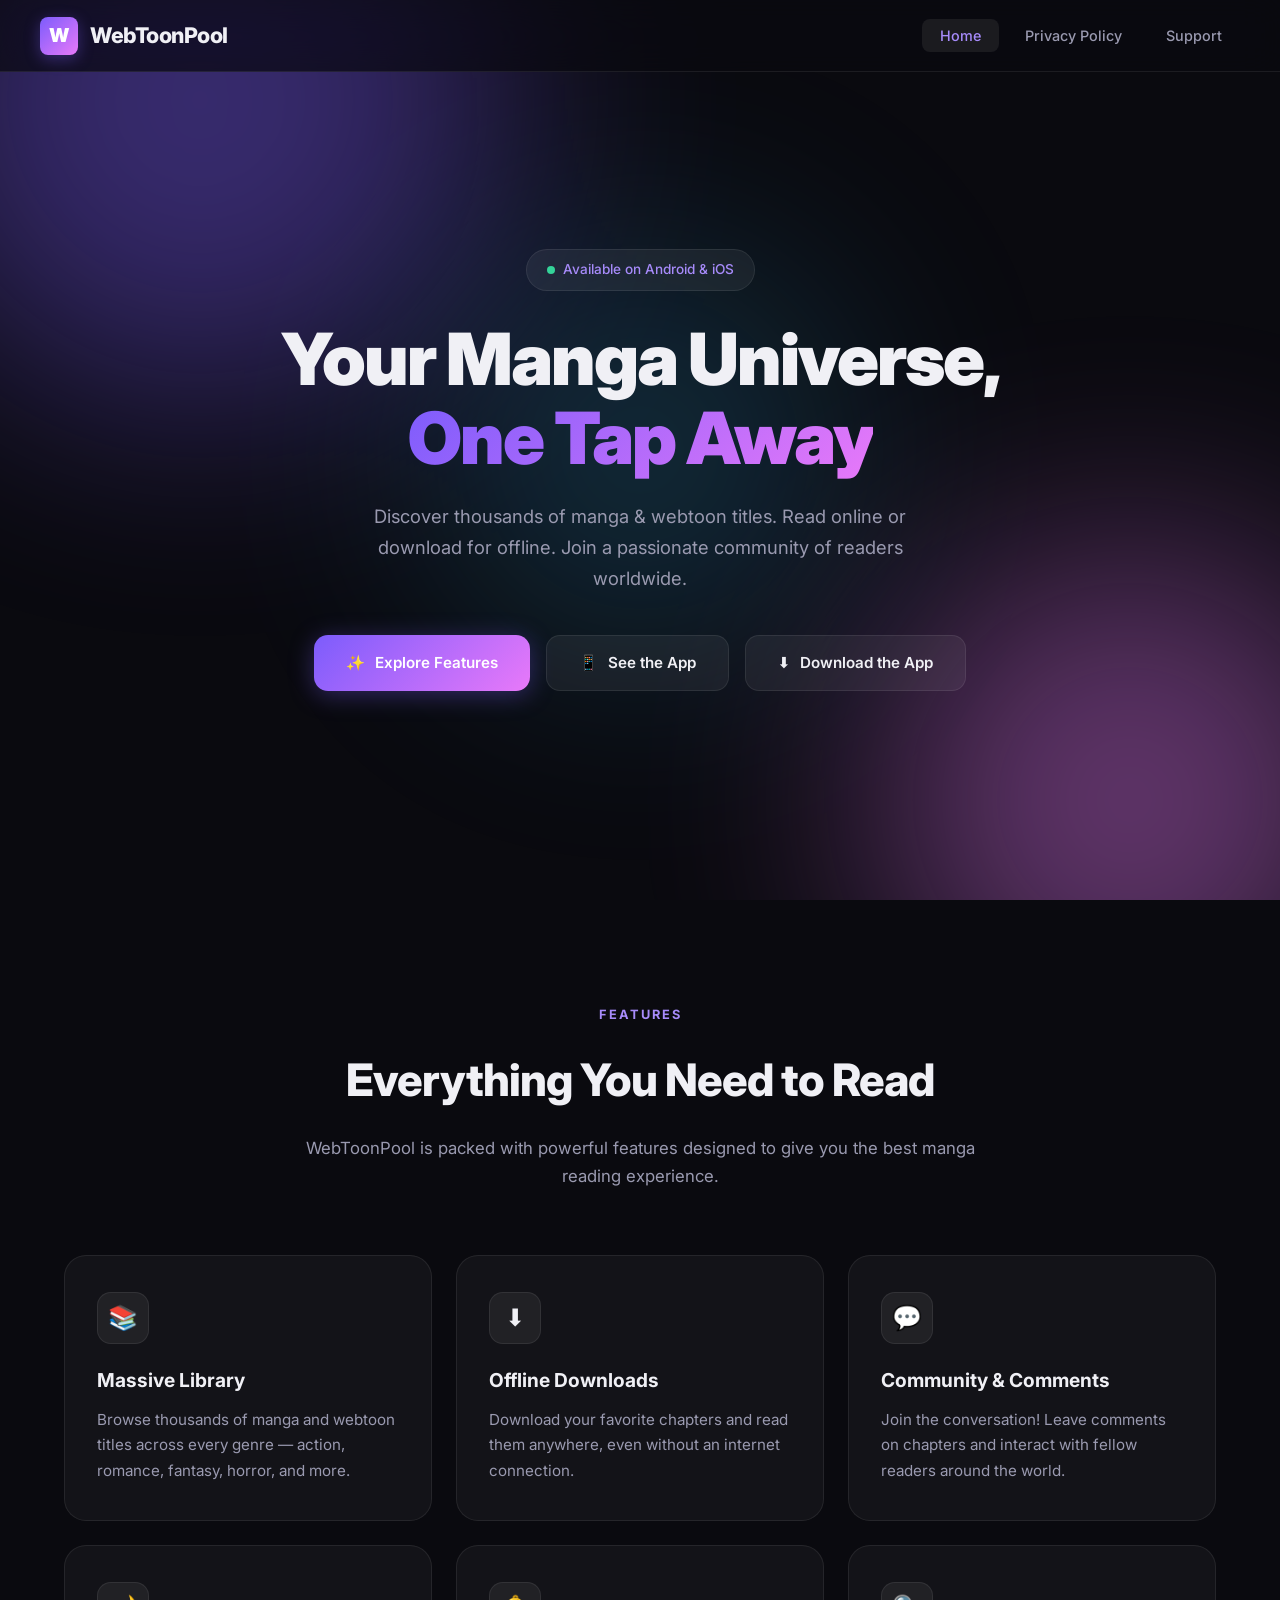
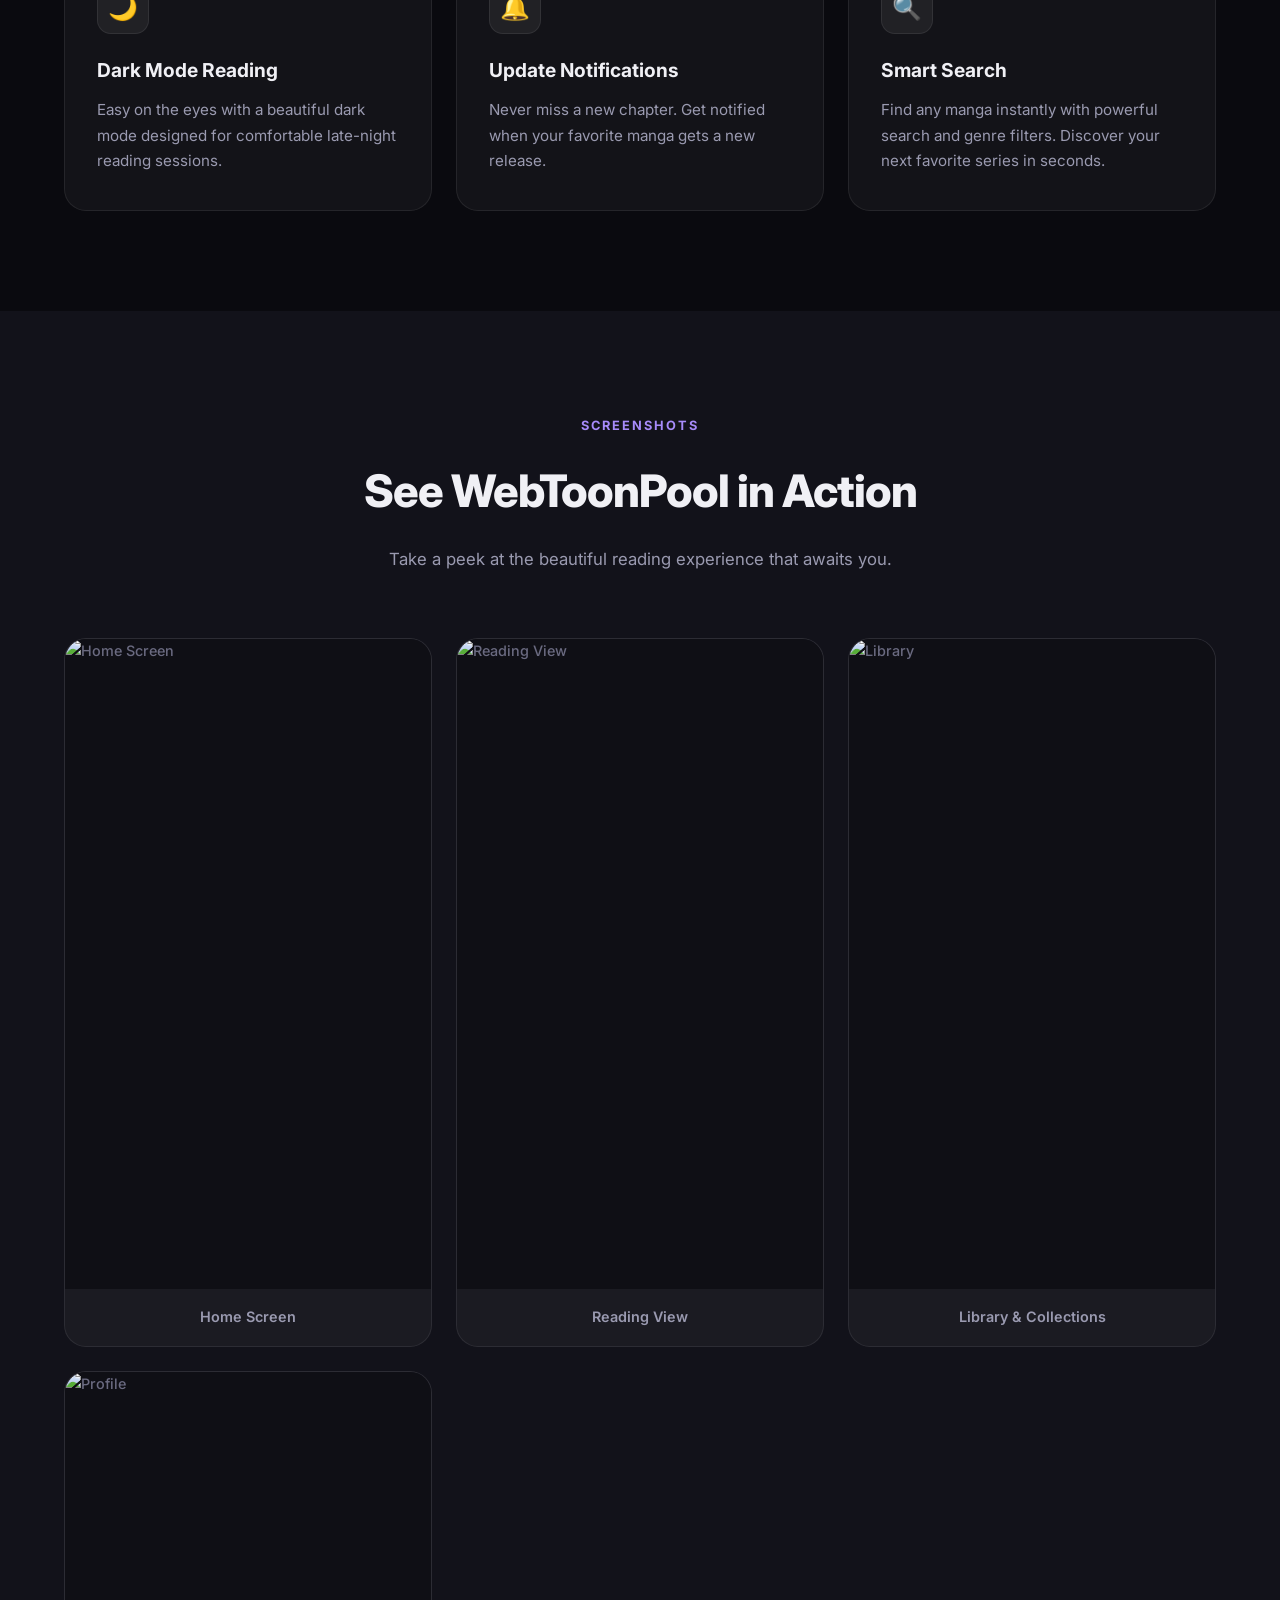
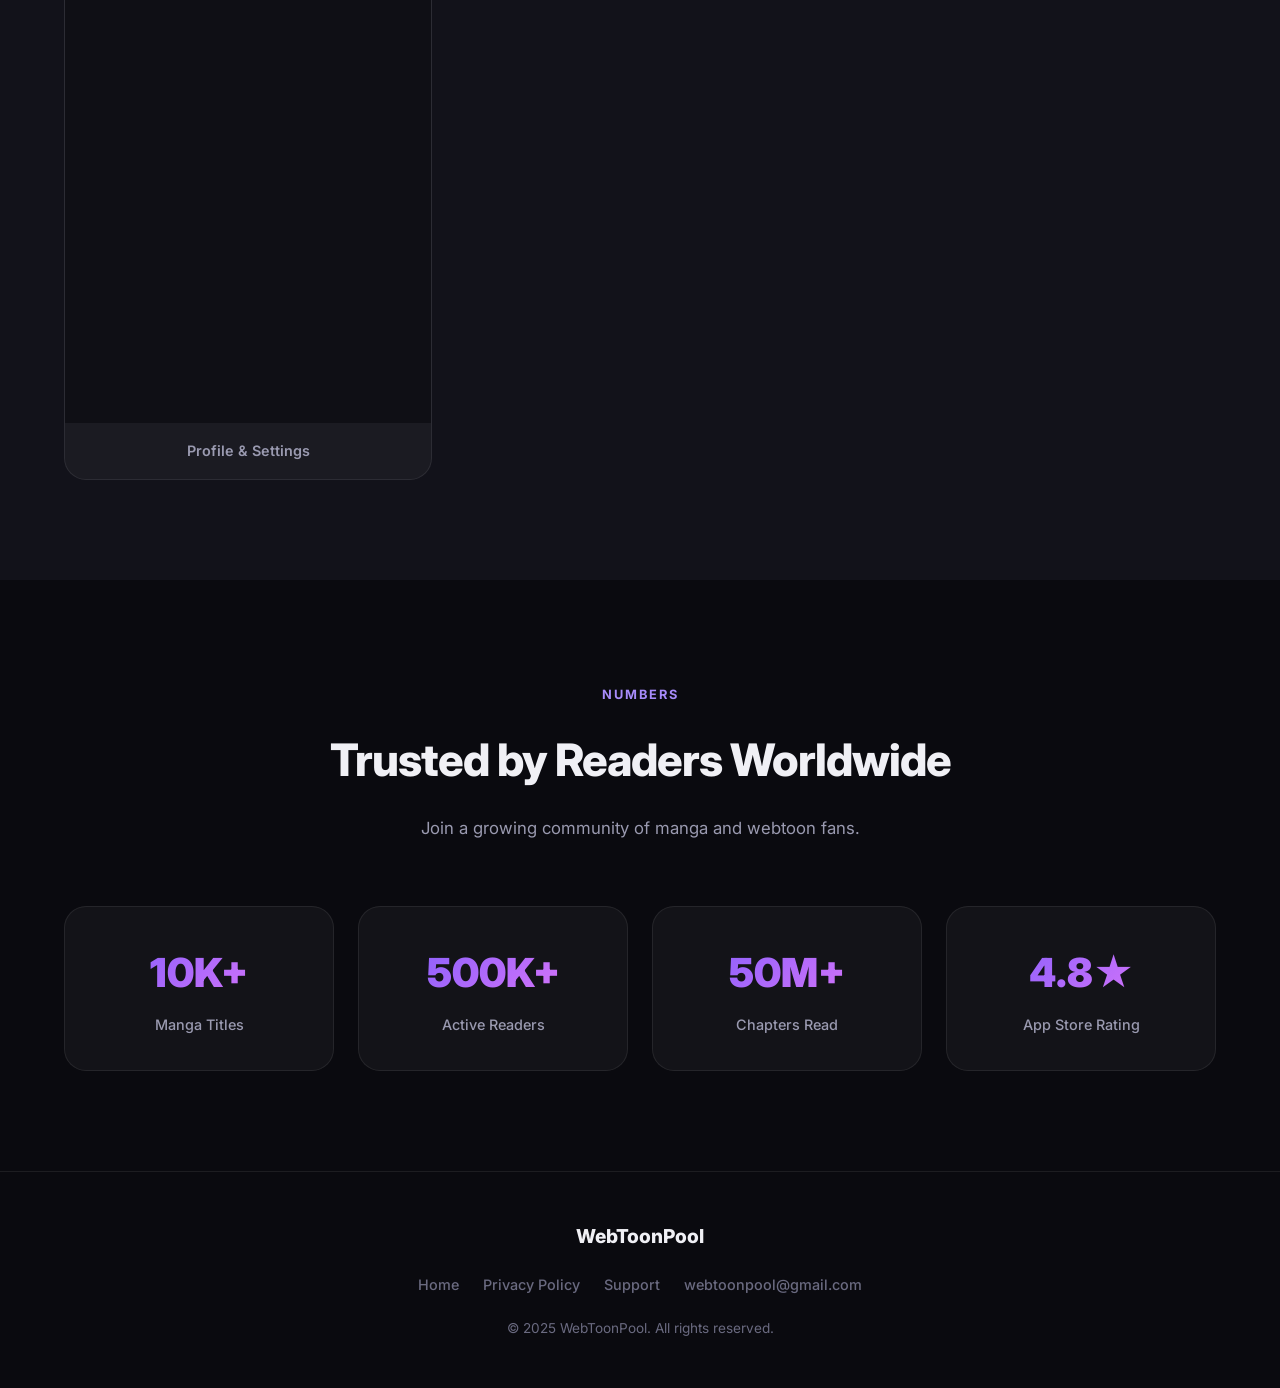
==== commit a9c41542: "Update index.html" ====
--- a/index.html
+++ b/index.html
@@ -49,6 +49,9 @@
         <a href="#screenshots" class="btn btn-secondary">
           <span>📱</span> See the App
         </a>
+        <a href="https://play.google.com/store/apps/details?id=com.webtoonpool.webtoonreader" class="btn btn-secondary">
+          <span>⬇️</span> Download the App
+        </a>
       </div>
     </div>
   </section>
--- a/style.css
+++ b/style.css
@@ -384,11 +384,17 @@
   color: var(--text-muted);
   font-size: 0.9rem;
   font-weight: 500;
+  position: relative;
 }
 .screenshot-card img {
+  position: absolute;
+  top: 0;
+  left: 0;
   width: 100%;
-  aspect-ratio: 9/16;
-  object-fit: cover;
+  height: 100%;
+  object-fit: contain;
+  background: #0f0f15;
+  z-index: 2;
 }
 .screenshot-card .caption {
   padding: 16px 20px;
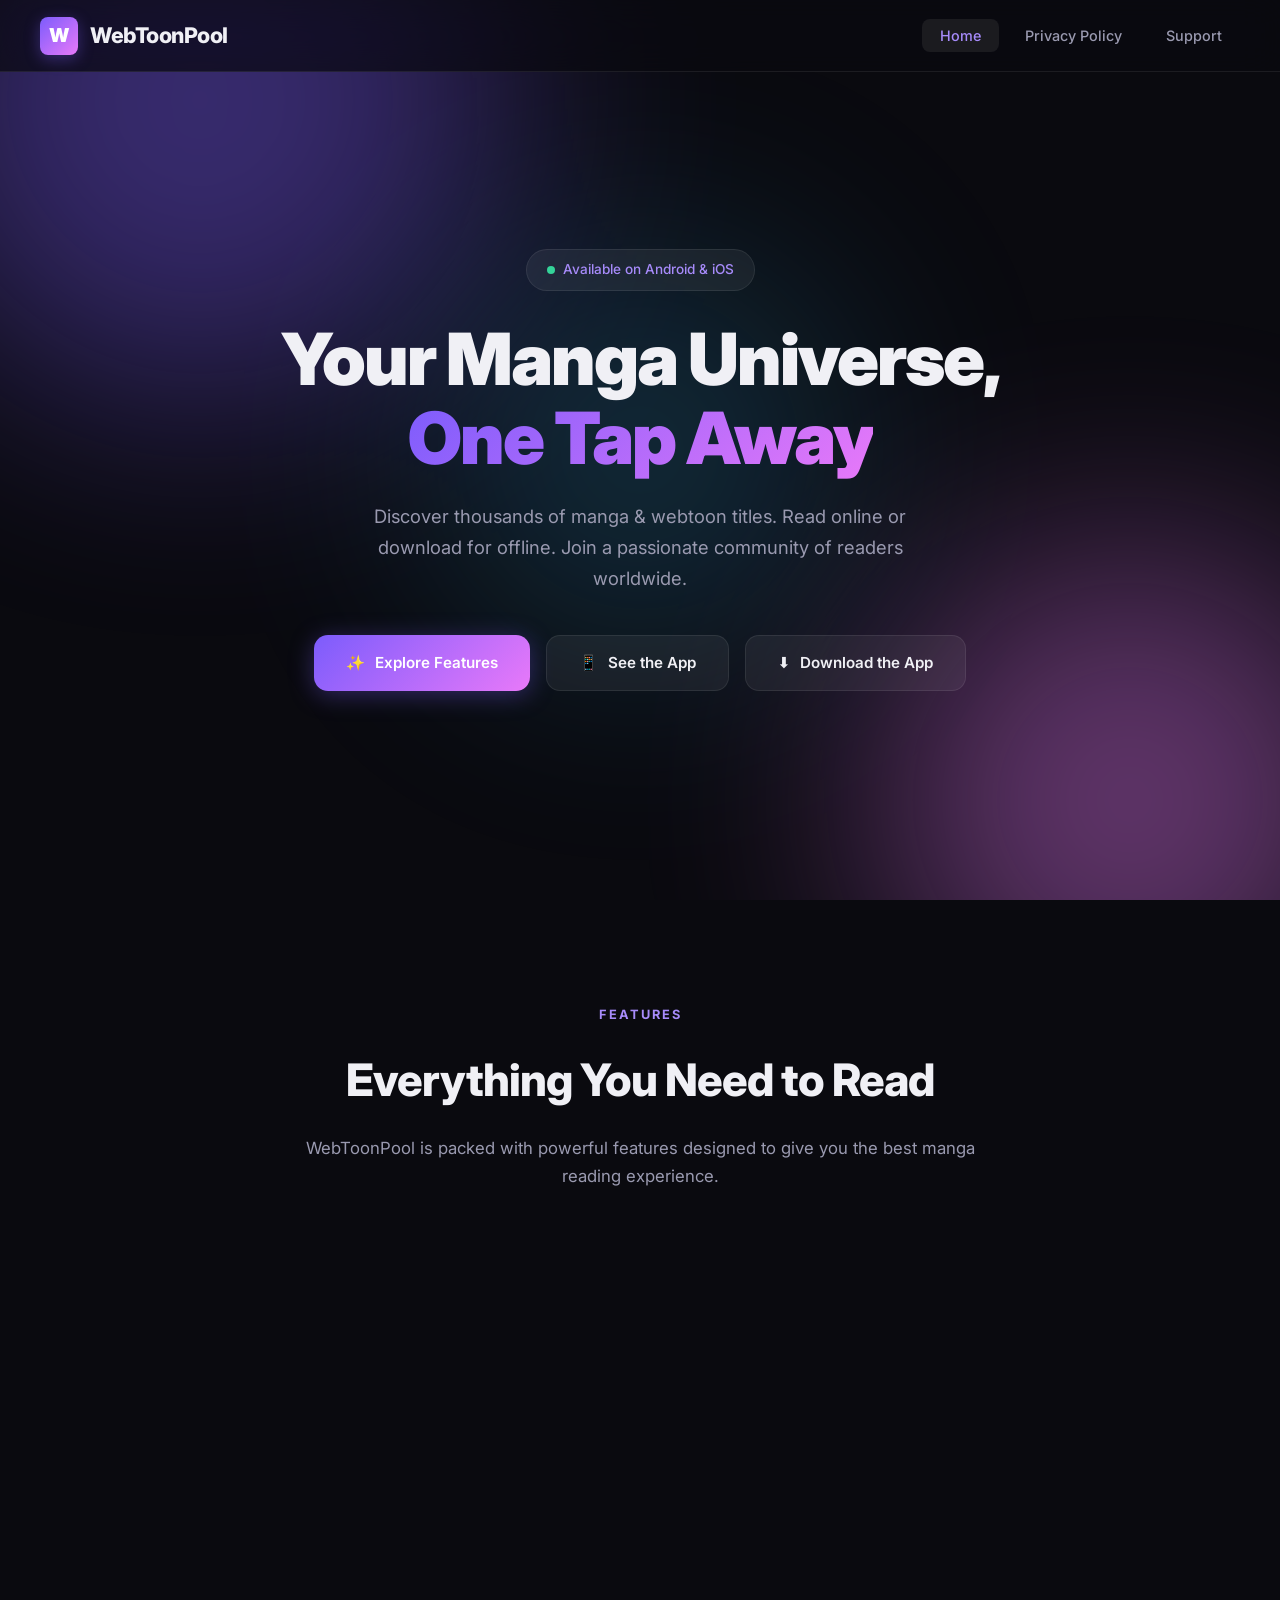
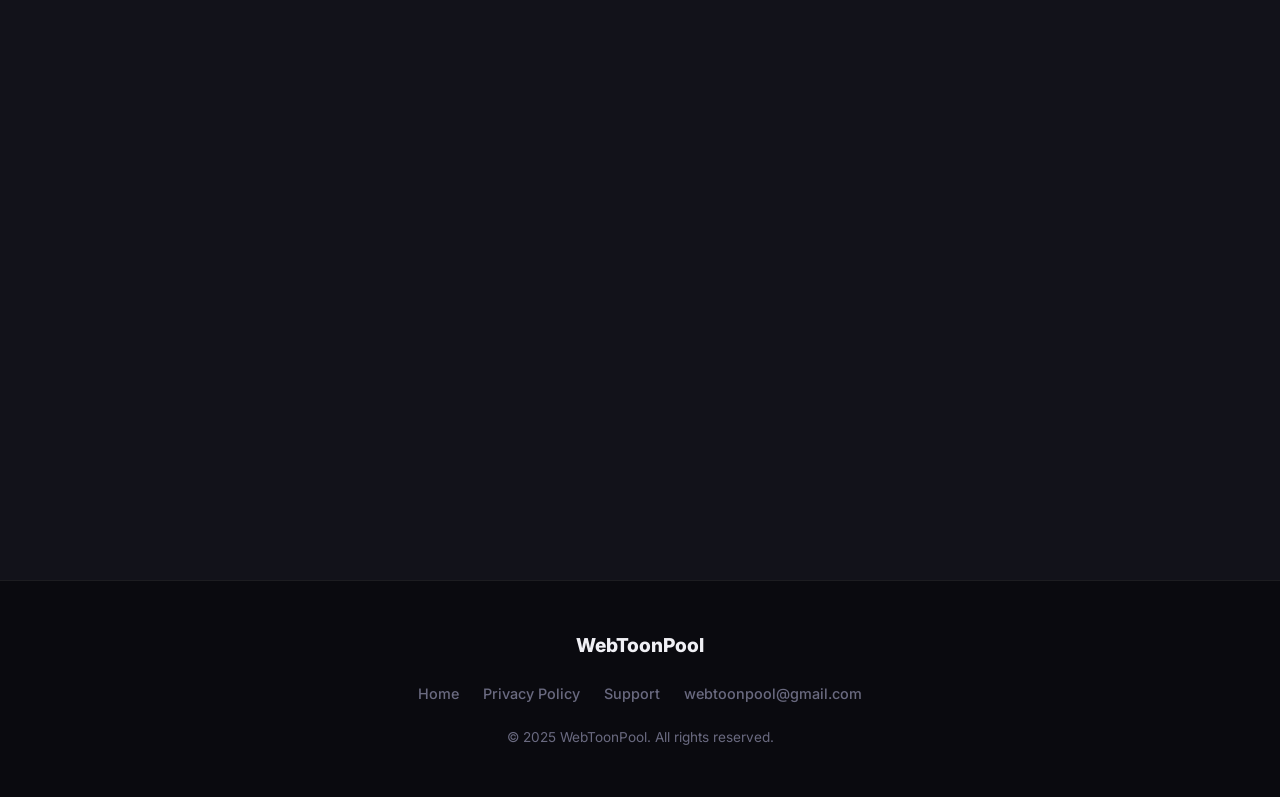
==== commit 22bd232a: "Update index.html" ====
--- a/index.html
+++ b/index.html
@@ -142,34 +142,7 @@
     </div>
   </section>
 
-  <!-- Stats -->
-  <section class="section-block" id="stats">
-    <div class="container">
-      <div class="section-header animate-on-scroll">
-        <span class="label">Numbers</span>
-        <h2>Trusted by Readers Worldwide</h2>
-        <p>Join a growing community of manga and webtoon fans.</p>
-      </div>
-      <div class="stats-row">
-        <div class="stat-item animate-on-scroll">
-          <div class="stat-number">10K+</div>
-          <div class="stat-label">Manga Titles</div>
-        </div>
-        <div class="stat-item animate-on-scroll">
-          <div class="stat-number">500K+</div>
-          <div class="stat-label">Active Readers</div>
-        </div>
-        <div class="stat-item animate-on-scroll">
-          <div class="stat-number">50M+</div>
-          <div class="stat-label">Chapters Read</div>
-        </div>
-        <div class="stat-item animate-on-scroll">
-          <div class="stat-number">4.8★</div>
-          <div class="stat-label">App Store Rating</div>
-        </div>
-      </div>
-    </div>
-  </section>
+
 
   <!-- Footer -->
   <footer class="footer">
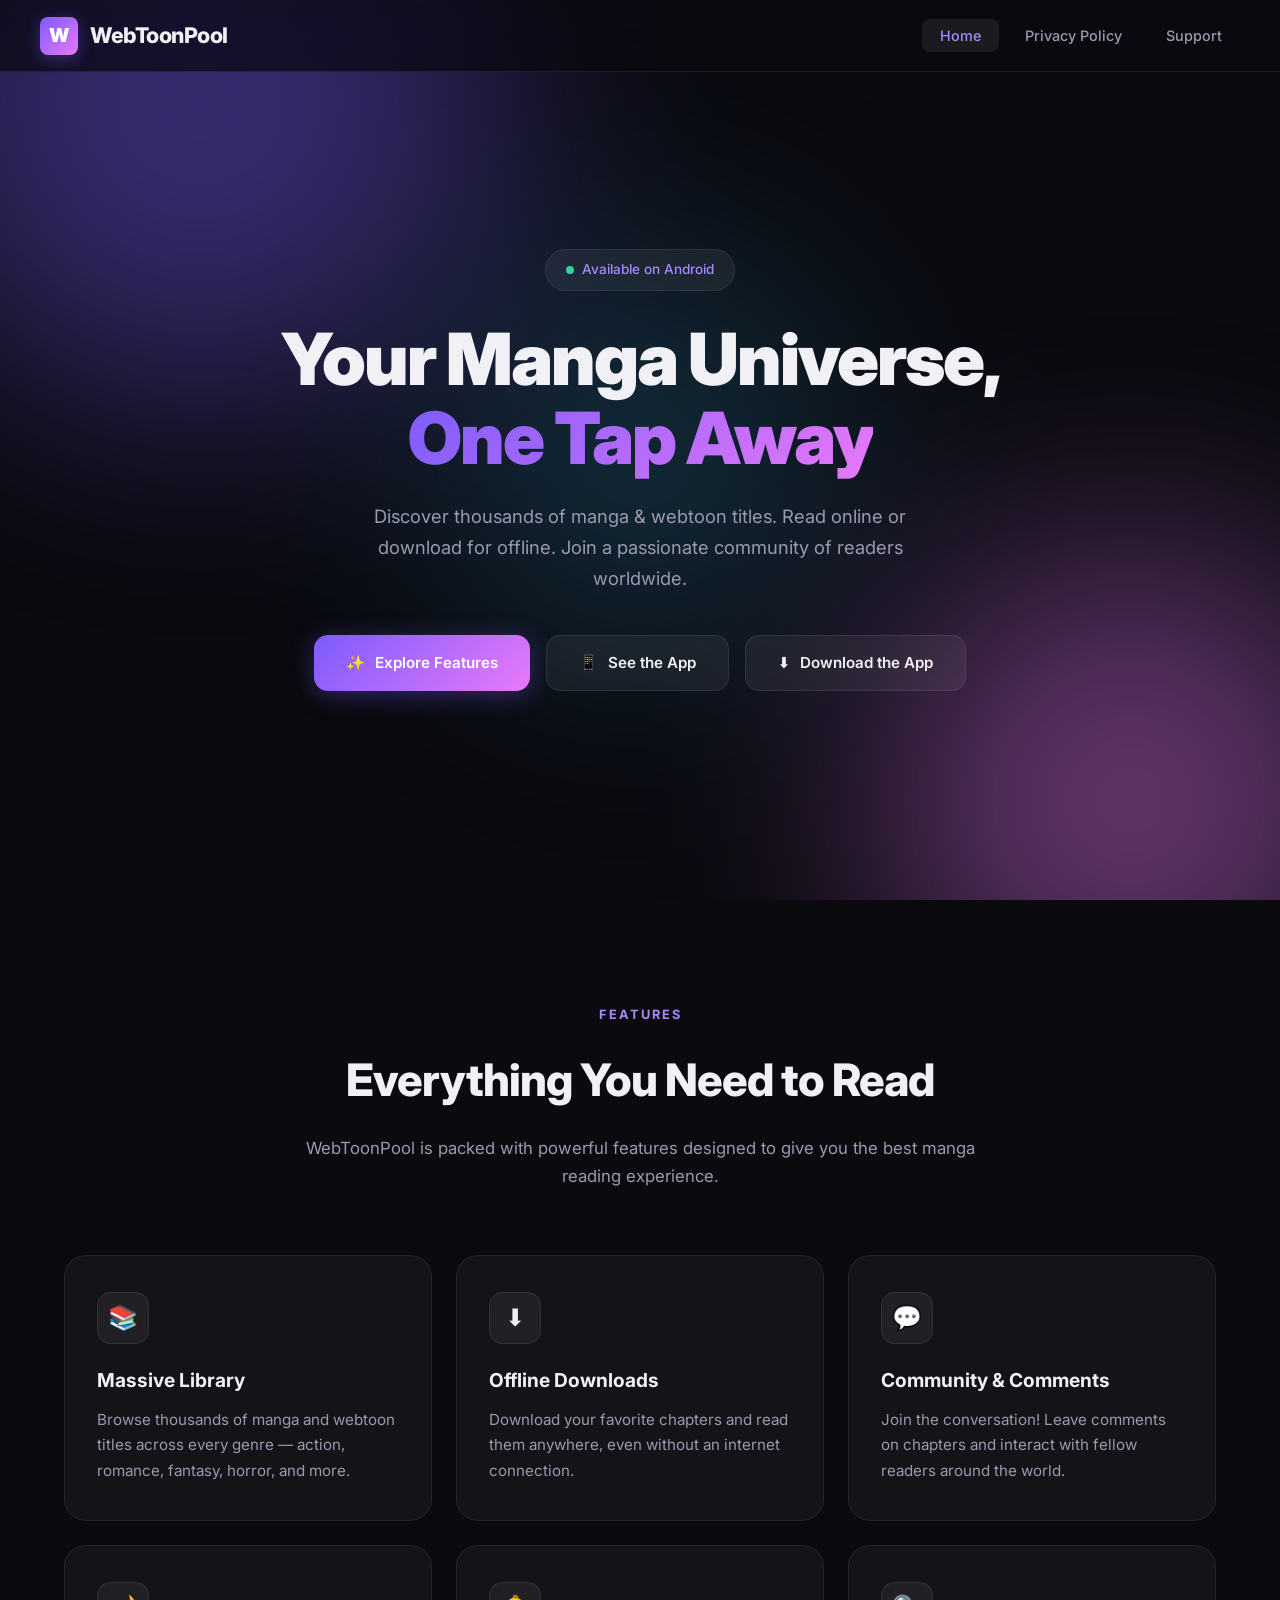
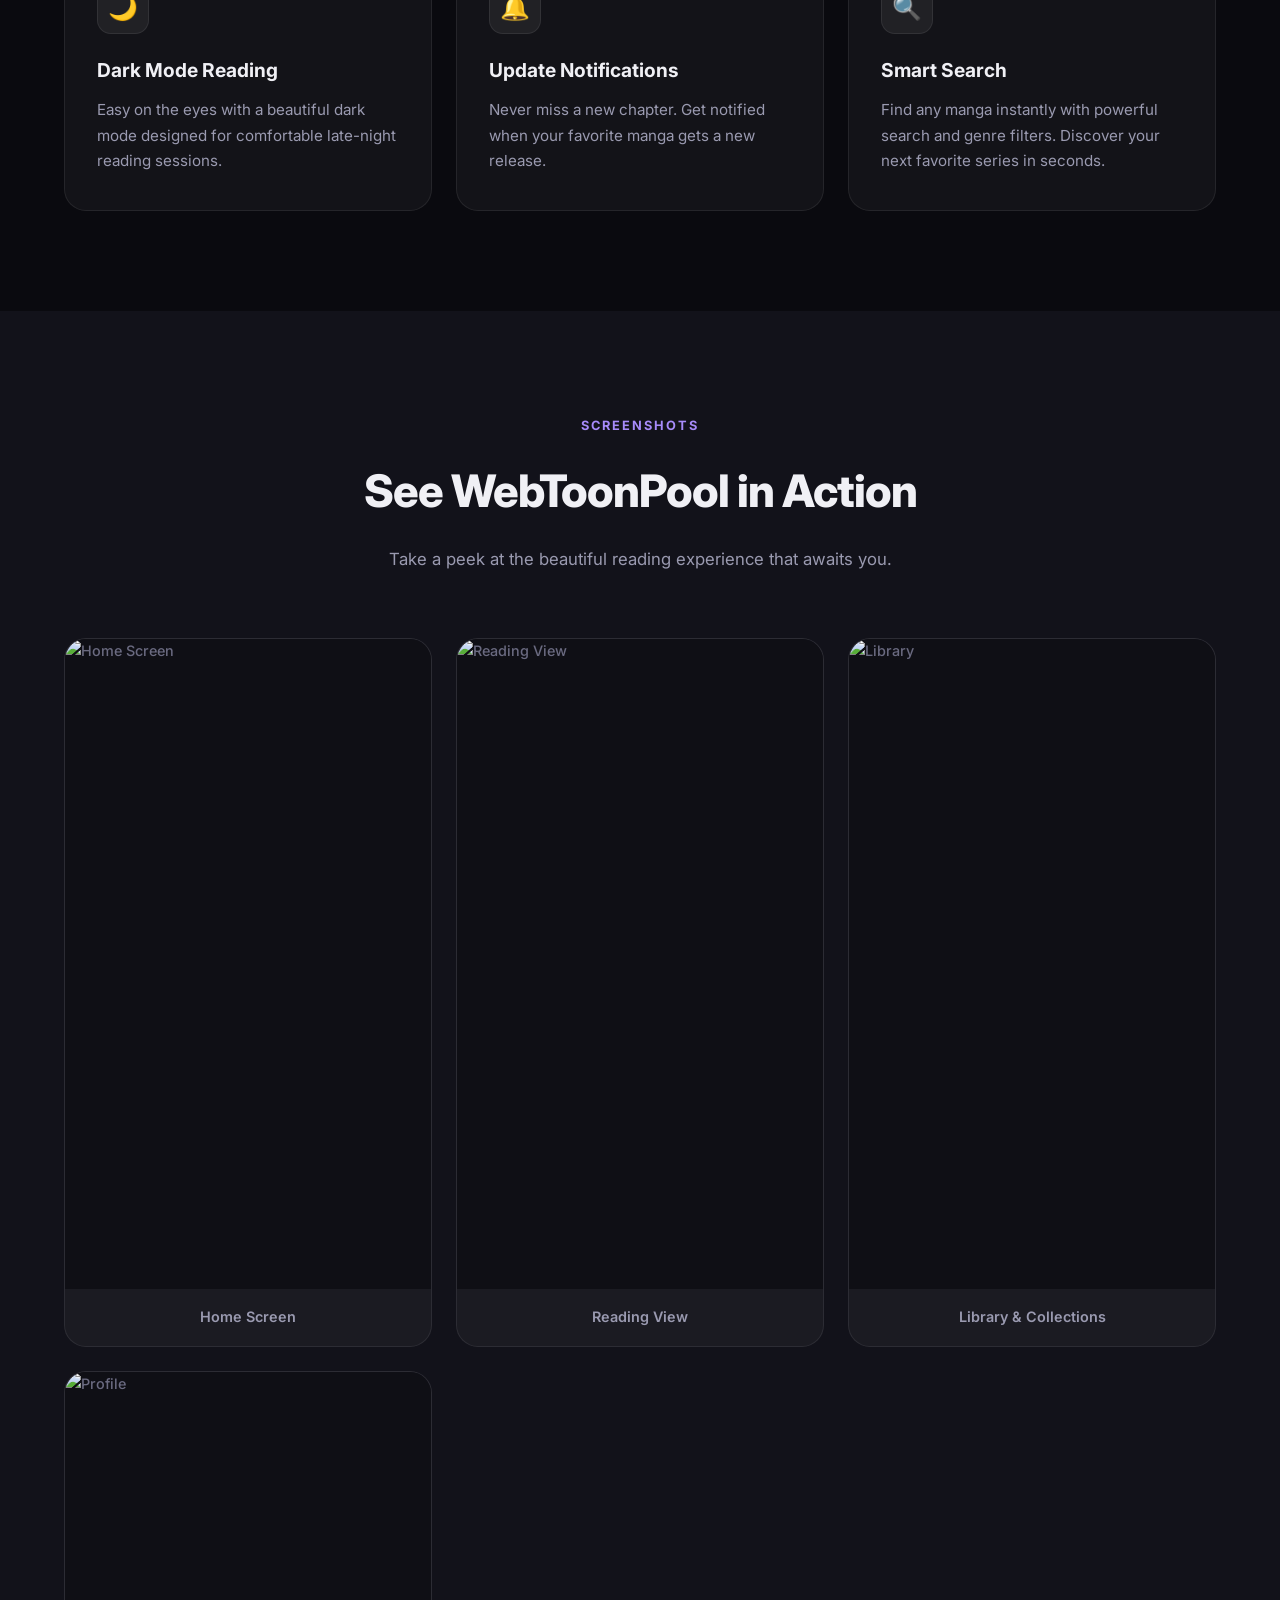
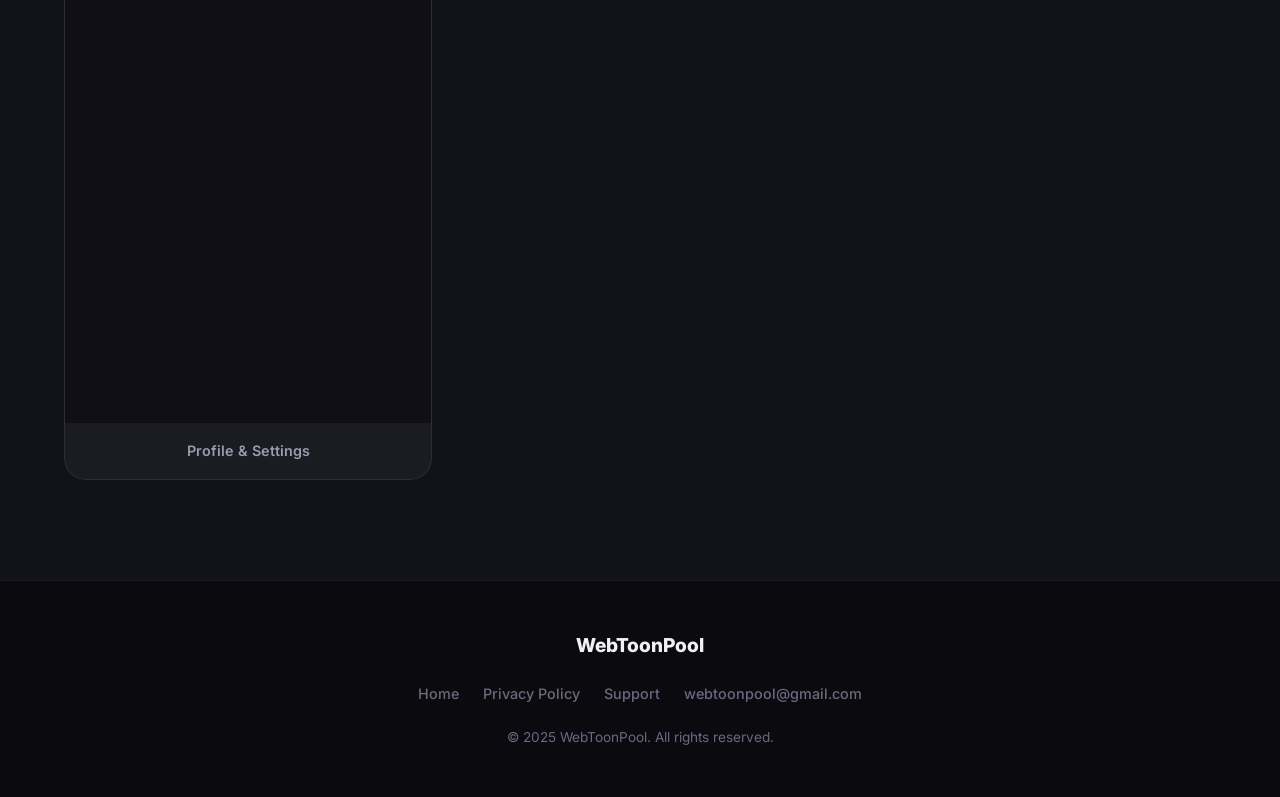
==== commit 5b9e7dea: "Update index.html" ====
--- a/index.html
+++ b/index.html
@@ -38,7 +38,7 @@
     <div class="hero-content">
       <div class="hero-badge">
         <span class="dot"></span>
-        Available on Android & iOS
+        Available on Android
       </div>
       <h1>Your Manga Universe, <br><span class="gradient-text">One Tap Away</span></h1>
       <p>Discover thousands of manga & webtoon titles. Read online or download for offline. Join a passionate community of readers worldwide.</p>
